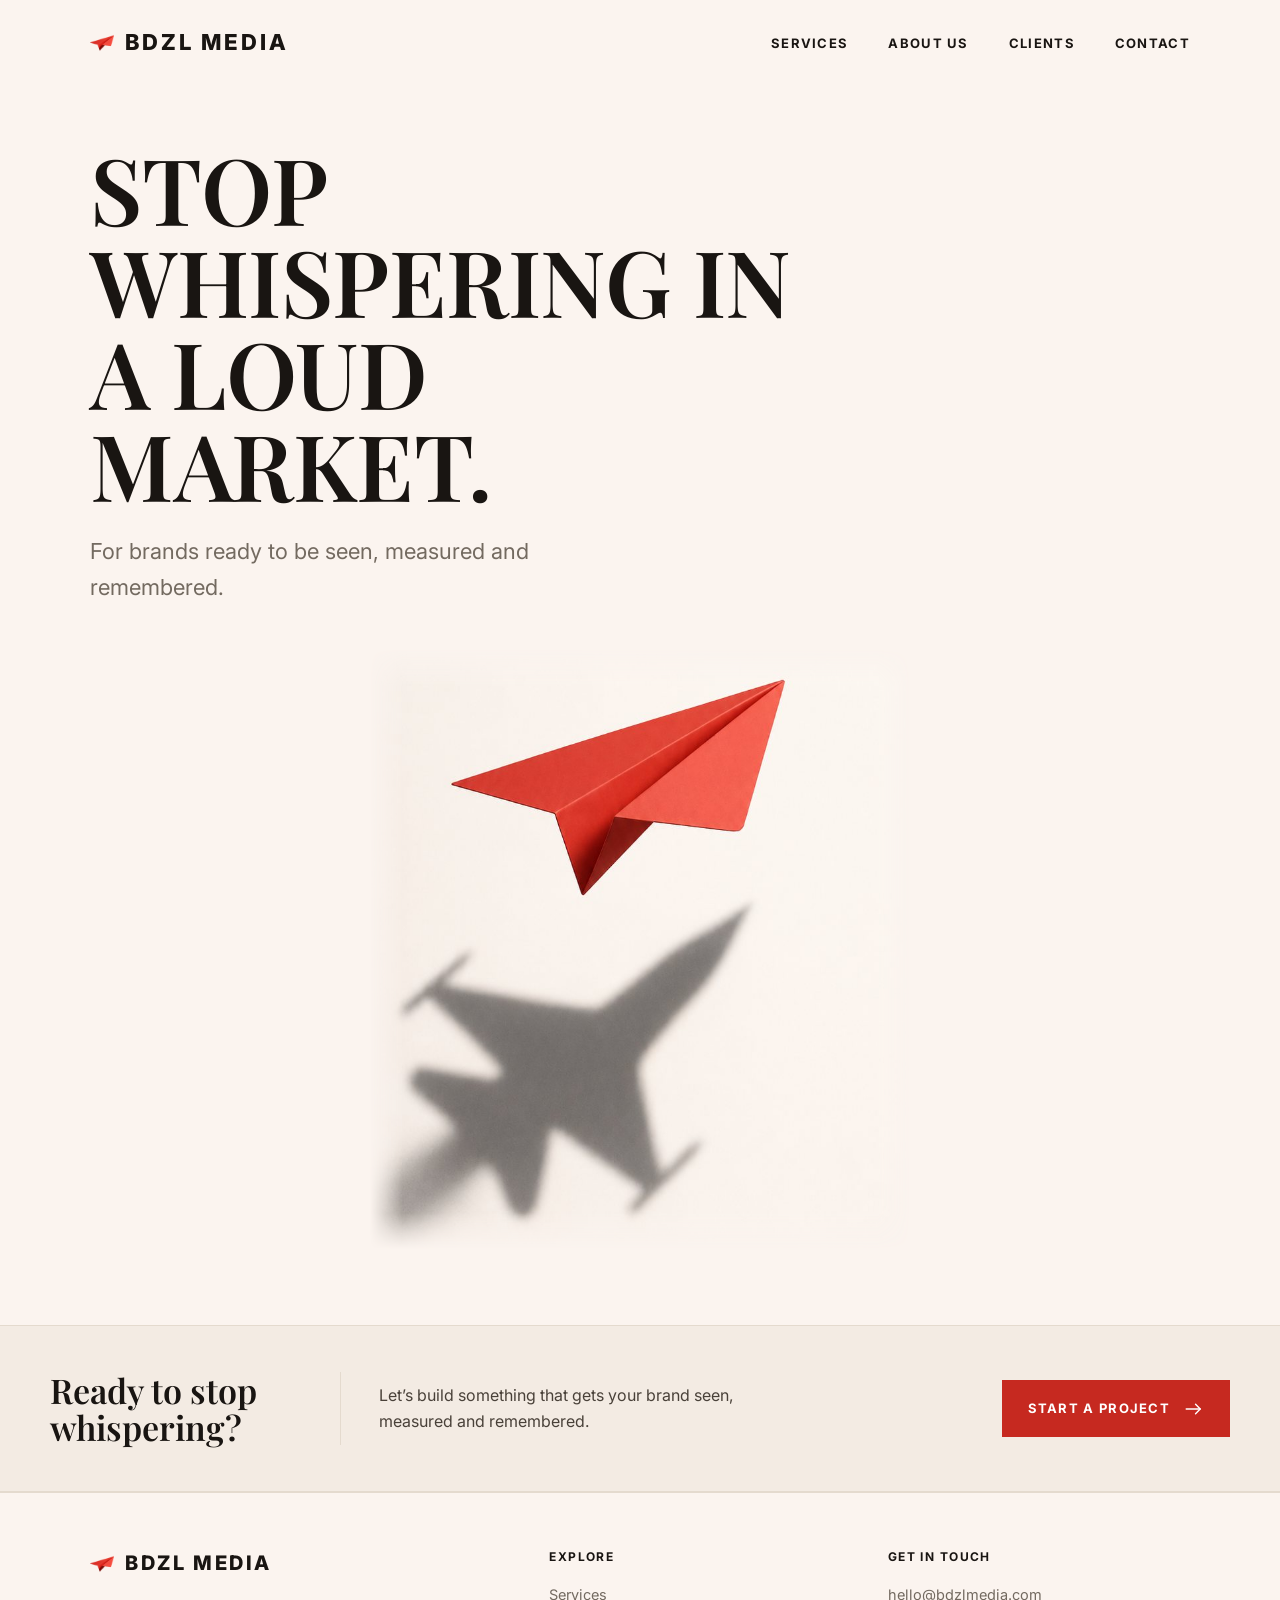
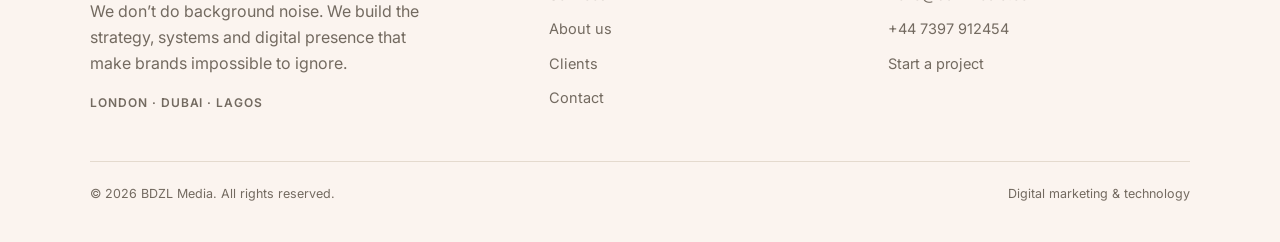
==== index.html @ 6a64bf54 "Add files via upload" ====
<!doctype html>
<html lang="en">
<head>
<meta charset="utf-8">
<meta name="viewport" content="width=device-width, initial-scale=1">
<title>BDZL Media | Stop whispering in a loud market</title>
<meta name="description" content="BDZL Media is a digital marketing and technology company in London, Dubai and Lagos. For brands ready to be seen, measured and remembered.">
<link rel="icon" type="image/png" href="[data-uri]">
<link rel="preconnect" href="https://fonts.googleapis.com">
<link rel="preconnect" href="https://fonts.gstatic.com" crossorigin>
<link href="https://fonts.googleapis.com/css2?family=Inter:wght@400;500;600;700;800&family=Playfair+Display:ital,wght@0,400;0,500;0,600;0,700;1,400;1,500;1,600&display=swap" rel="stylesheet">
<style>
:root{
  --cream:#FBF4EF; --cream-2:#F3EBE3; --line:#E4DACE; --line-2:#EDE3D8;
  --ink:#191512; --body:#494139; --muted:#736a60;
  --red:#C62920; --red-dk:#A41E16;
  --maxw:1180px; --pad:40px;
}
*{box-sizing:border-box}
html{-webkit-text-size-adjust:100%}
body{margin:0;background:var(--cream);color:var(--body);
  font-family:Inter,-apple-system,BlinkMacSystemFont,"Segoe UI",Helvetica,Arial,sans-serif;
  font-size:16px;line-height:1.62;-webkit-font-smoothing:antialiased;text-rendering:optimizeLegibility}
img{max-width:100%;display:block}
a{color:inherit}
h1,h2,h3,h4{margin:0}
.serif{font-family:"Playfair Display",Georgia,"Times New Roman",serif;font-weight:500}
.container{max-width:var(--maxw);margin:0 auto;padding:0 var(--pad)}
.eyebrow{font-weight:700;font-size:12px;line-height:1;letter-spacing:.16em;text-transform:uppercase;color:var(--red);margin:0 0 22px}
.rule{width:48px;height:3px;background:var(--red);border:0;margin:24px 0}
.visually-hidden{position:absolute!important;width:1px;height:1px;padding:0;margin:-1px;overflow:hidden;clip:rect(0 0 0 0);white-space:nowrap;border:0}

/* nav */
header.site{position:sticky;top:0;z-index:60;background:var(--cream)}
.nav-inner{display:flex;align-items:center;justify-content:space-between;height:86px}
.brand{font-weight:800;font-size:22px;letter-spacing:.13em;color:var(--ink);text-decoration:none;display:inline-flex;align-items:center;gap:11px}
.brand img{width:24px;height:24px}
.nav-links{display:flex;align-items:center;gap:40px;list-style:none;margin:0;padding:0}
.nav-links a{font-weight:700;font-size:13px;letter-spacing:.1em;text-transform:uppercase;color:var(--ink);text-decoration:none;padding-bottom:4px;border-bottom:2px solid transparent;transition:color .15s,border-color .15s}
.nav-links a:hover{color:var(--red)}
.nav-links a.active{border-bottom-color:var(--red)}
.nav-toggle{display:none;background:none;border:0;cursor:pointer;width:42px;height:42px;padding:9px;color:var(--ink)}
.nav-toggle span{display:block;height:2px;background:currentColor;margin:5px 0;transition:transform .25s,opacity .25s}
header.site.nav-open .nav-toggle span:nth-child(1){transform:translateY(7px) rotate(45deg)}
header.site.nav-open .nav-toggle span:nth-child(2){opacity:0}
header.site.nav-open .nav-toggle span:nth-child(3){transform:translateY(-7px) rotate(-45deg)}

/* generic hero (services / about / contact) */
.hero{padding:54px 0 64px}
.hero-grid{display:grid;grid-template-columns:1.04fr .96fr;gap:32px;align-items:center}
.page-title{font-size:clamp(40px,6.2vw,68px);line-height:1.02;color:var(--ink);margin:.05em 0 0}
.page-title em{font-style:italic}
.hero-text p{max-width:44ch}
.hero-text p+p{margin-top:18px}
.plane-art{
  -webkit-mask-image:linear-gradient(to right,transparent 0,#000 6%,#000 94%,transparent 100%),linear-gradient(to bottom,transparent 0,#000 6%,#000 94%,transparent 100%);
  mask-image:linear-gradient(to right,transparent 0,#000 6%,#000 94%,transparent 100%),linear-gradient(to bottom,transparent 0,#000 6%,#000 94%,transparent 100%);
  -webkit-mask-composite:source-in;mask-composite:intersect}
.hero-art{justify-self:end;width:100%;max-width:430px}

/* homepage hero */
.home-hero{padding:34px 0 76px}
.home-title{font-weight:600;text-transform:uppercase;font-size:clamp(38px,8.4vw,92px);line-height:1.0;letter-spacing:-.005em;color:var(--ink);margin:22px 0 0;max-width:13ch}
.home-sub{font-size:clamp(16px,2.3vw,22px);color:var(--muted);margin:24px 0 0;max-width:40ch}
.home-art{display:block;margin:44px auto 0;width:100%;max-width:540px}

/* section helpers */
.sec{padding:70px 0}
.sec-top{border-top:1px solid var(--line)}
.lede{color:var(--body);max-width:60ch}
.section-head{font-size:clamp(26px,3.4vw,33px);line-height:1.12;color:var(--ink);margin:0 0 14px}

/* services accordion */
.acc{margin-top:30px;border-top:1px solid var(--line)}
.acc-item{border-bottom:1px solid var(--line)}
.acc-head{width:100%;display:flex;align-items:center;gap:20px;background:none;border:0;cursor:pointer;
  padding:26px 6px;text-align:left;color:var(--ink);font-family:inherit;
  font-weight:800;font-size:15px;letter-spacing:.05em;text-transform:uppercase;line-height:1.25}
.acc-head:hover{color:var(--red)}
.acc-head:hover .ico{color:var(--red)}
.acc-head .ico{color:var(--red);flex:0 0 auto;width:26px;height:26px}
.acc-head .name{flex:1 1 auto}
.acc-head .plus{position:relative;flex:0 0 auto;width:18px;height:18px;margin-left:8px}
.acc-head .plus::before,.acc-head .plus::after{content:"";position:absolute;left:50%;top:50%;background:var(--red);transform:translate(-50%,-50%)}
.acc-head .plus::before{width:15px;height:2px}
.acc-head .plus::after{width:2px;height:15px;transition:transform .3s ease,opacity .3s ease}
.acc-item.open .plus::after{transform:translate(-50%,-50%) scaleY(0);opacity:0}
.acc-panel{display:grid;grid-template-rows:0fr;transition:grid-template-rows .36s ease}
.acc-item.open .acc-panel{grid-template-rows:1fr}
.acc-panel-inner{overflow:hidden}
.acc-body{padding:2px 6px 30px 46px}
.acc-body .desc{max-width:62ch;margin:0 0 18px}
.acc-body ul{list-style:none;margin:0;padding:0;display:grid;grid-template-columns:repeat(2,minmax(0,1fr));gap:6px 32px}
.acc-body li{position:relative;padding-left:18px;font-size:15px;color:var(--body)}
.acc-body li::before{content:"";position:absolute;left:0;top:.62em;width:6px;height:6px;background:var(--red);border-radius:50%}

/* why choose */
.why{display:grid;grid-template-columns:repeat(5,1fr);gap:30px;text-align:center}
.why .ico{color:var(--red);width:34px;height:34px;margin:0 auto 16px}
.why h3{font-weight:800;font-size:13px;letter-spacing:.05em;text-transform:uppercase;color:var(--ink);margin:0 0 9px}
.why p{font-size:14px;color:var(--muted);margin:0;line-height:1.5}
.center{text-align:center}

/* how we work (about) */
.how{display:grid;grid-template-columns:repeat(4,1fr);margin-top:34px}
.how .col{padding:0 30px;border-left:1px solid var(--line)}
.how .col:first-child{border-left:0;padding-left:0}
.how .ico{color:var(--red);width:30px;height:30px;margin-bottom:18px}
.how h3{font-weight:800;font-size:14px;letter-spacing:.04em;text-transform:uppercase;color:var(--ink);margin:0 0 12px;line-height:1.3}
.how p{font-size:14.5px;color:var(--muted);margin:0}
.how .rule{margin:18px 0 0;width:38px;height:2px}

/* location pills */
.pills{display:flex;gap:14px;flex-wrap:wrap;margin-top:30px}
.pill{display:inline-flex;align-items:center;gap:9px;border:1px solid var(--line);padding:13px 18px;font-weight:700;font-size:12px;letter-spacing:.08em;text-transform:uppercase;color:var(--ink)}
.pill .ico{color:var(--red);width:15px;height:15px}

/* experience block */
.exp{display:grid;grid-template-columns:1fr 1fr;gap:50px;align-items:start}
.exp h2{font-weight:700;text-transform:uppercase;font-size:clamp(30px,4.2vw,46px);line-height:1.04;color:var(--ink);margin:0}
.exp .col-r p{margin:0 0 16px;max-width:54ch}
.exp .emph{font-weight:700;color:var(--ink)}

/* team */
.team{display:grid;grid-template-columns:repeat(3,1fr);gap:24px;margin-top:30px}
.team .card{border:1px solid var(--line);padding:28px 26px}
.team h3{font-family:"Playfair Display",Georgia,serif;font-weight:600;font-size:27px;color:var(--ink)}
.team .nm-rule{width:30px;height:2px;background:var(--red);border:0;margin:14px 0}
.team .role{font-weight:700;font-size:12px;letter-spacing:.1em;text-transform:uppercase;color:var(--red);margin:0 0 14px}
.team p{font-size:14.5px;color:var(--muted);margin:0}

/* clients grid */
.clients{margin-top:30px;border:1px solid var(--line);border-top:0}
.clients-row{display:grid}
.clients-row.r1{grid-template-columns:repeat(4,1fr)}
.clients-row.r2{grid-template-columns:repeat(3,1fr)}
.client{padding:34px 14px;text-align:center;border-top:1px solid var(--line);border-left:1px solid var(--line);
  display:flex;flex-direction:column;align-items:center;justify-content:center;gap:5px;min-height:118px}
.client:first-child{border-left:0}
.client .nm{font-family:"Playfair Display",Georgia,serif;font-size:19px;color:var(--ink);letter-spacing:.01em}
.client .nm em{font-style:italic}
.client .sub{font-weight:600;font-size:10px;letter-spacing:.14em;text-transform:uppercase;color:var(--muted);line-height:1.5}

/* buttons */
.btn{display:inline-flex;align-items:center;gap:14px;background:var(--red);color:#fff;text-decoration:none;
  font-weight:700;font-size:13px;letter-spacing:.1em;text-transform:uppercase;padding:18px 26px;border:0;cursor:pointer;
  font-family:inherit;transition:background .15s}
.btn:hover{background:var(--red-dk)}
.btn .ar{width:20px;height:14px;flex:0 0 auto}
.btn[disabled]{opacity:.6;cursor:default}
.btn-outline{background:transparent;color:var(--ink);border:1px solid var(--red)}
.btn-outline:hover{background:var(--red);color:#fff}

/* cta band */
.cta{border-top:1px solid var(--line);border-bottom:1px solid var(--line);background:var(--cream-2)}
.cta-inner{display:grid;grid-template-columns:auto 1px 1fr auto;gap:38px;align-items:center;padding:46px 0}
.cta h2{font-family:"Playfair Display",Georgia,serif;font-weight:600;font-size:clamp(26px,3.3vw,34px);line-height:1.08;color:var(--ink);max-width:12ch}
.cta h2 em{font-style:italic}
.cta .vline{width:1px;background:var(--line);align-self:stretch}
.cta p{margin:0;max-width:36ch;color:var(--body)}

/* contact */
.contact-main{display:grid;grid-template-columns:.84fr 1.16fr;gap:56px;align-items:start}
.info-list{margin-top:8px}
.info-item{display:flex;gap:16px;margin-top:24px}
.info-item .ico{color:var(--red);width:24px;height:24px;flex:0 0 auto;margin-top:2px}
.info-item h4{font-weight:700;font-size:15px;color:var(--ink);margin:0 0 3px}
.info-item p{margin:0;color:var(--body)}
.info-note{margin-top:30px;color:var(--muted);max-width:32ch}
.form-box{border:1px solid var(--line);padding:36px}
.field{margin-bottom:22px}
.row2{display:grid;grid-template-columns:1fr 1fr;gap:24px}
.field label{display:block;font-weight:700;font-size:11px;letter-spacing:.12em;text-transform:uppercase;color:var(--muted);margin:0 0 10px}
.field input,.field select,.field textarea{width:100%;background:transparent;border:1px solid var(--line);
  padding:14px 14px;font-family:inherit;font-size:15px;color:var(--ink);border-radius:0;appearance:none}
.field textarea{min-height:150px;resize:vertical}
.field .select-wrap{position:relative}
.field .select-wrap .chev{position:absolute;right:14px;top:50%;transform:translateY(-50%);width:16px;height:16px;color:var(--muted);pointer-events:none}
.field select{padding-right:40px;color:var(--ink)}
.field select.placeholder{color:var(--muted)}
.field input:focus,.field select:focus,.field textarea:focus{outline:none;border-color:var(--red)}
.form-status{margin:0 0 18px;font-size:14.5px;display:none}
.form-status.show{display:block}
.form-status.ok{color:#1d6b3a}
.form-status.err{color:var(--red)}

/* site footer */
.site-footer{border-top:1px solid var(--line);padding:54px 0 38px}
.foot-grid{display:grid;grid-template-columns:1.4fr 1fr 1fr;gap:36px}
.foot-brand .brand{font-size:20px;color:var(--ink)}
.foot-brand p{margin:16px 0 0;color:var(--muted);max-width:34ch}
.foot-locs{margin-top:16px;font-weight:600;font-size:12px;letter-spacing:.08em;text-transform:uppercase;color:var(--muted)}
.foot-col h5{font-weight:700;font-size:12px;letter-spacing:.12em;text-transform:uppercase;color:var(--ink);margin:0 0 16px}
.foot-col a{display:block;text-decoration:none;color:var(--muted);margin-bottom:11px;font-size:14.5px}
.foot-col a:hover{color:var(--red)}
.foot-bottom{display:flex;justify-content:space-between;align-items:center;gap:16px;flex-wrap:wrap;
  border-top:1px solid var(--line);margin-top:40px;padding-top:22px;font-size:12.5px;color:var(--muted)}

/* focus + motion */
a:focus-visible,button:focus-visible,input:focus-visible,select:focus-visible,textarea:focus-visible{outline:2px solid var(--red);outline-offset:2px}
@media (prefers-reduced-motion:reduce){*{transition:none!important;animation:none!important;scroll-behavior:auto!important}}

/* responsive */
@media (max-width:960px){
  .why{grid-template-columns:repeat(3,1fr);gap:34px 24px}
  .how{grid-template-columns:repeat(2,1fr);gap:34px 0}
  .how .col{border-left:0;padding:0}
  .exp{grid-template-columns:1fr;gap:24px}
  .team{grid-template-columns:1fr}
  .contact-main{grid-template-columns:1fr;gap:36px}
}
@media (max-width:820px){
  :root{--pad:24px}
  .nav-links{position:absolute;top:86px;left:0;right:0;background:var(--cream);border-top:1px solid var(--line);
    border-bottom:1px solid var(--line);flex-direction:column;align-items:flex-start;gap:0;padding:8px 24px;
    display:none}
  header.site.nav-open .nav-links{display:flex}
  .nav-links a{display:block;width:100%;padding:16px 0;border-bottom:1px solid var(--line-2)}
  .nav-links a:last-child{border-bottom:0}
  .nav-links a.active{border-bottom-color:var(--line-2);color:var(--red)}
  .nav-toggle{display:block}
  .hero-grid{grid-template-columns:1fr;gap:8px}
  .hero-art{justify-self:center;max-width:340px;order:-1;margin-bottom:8px}
  .cta-inner{grid-template-columns:1fr;gap:22px;padding:40px 0}
  .cta .vline{display:none}
  .cta h2{max-width:none}
  .foot-grid{grid-template-columns:1fr;gap:30px}
}
@media (max-width:620px){
  .why{grid-template-columns:repeat(2,1fr)}
  .acc-body ul{grid-template-columns:1fr}
  .row2{grid-template-columns:1fr;gap:0}
  .clients-row.r1{grid-template-columns:repeat(2,1fr)}
  .clients-row.r2{grid-template-columns:1fr}
  .client{border-left:0}
  .clients{border-left:0;border-right:0}
}
</style>
</head>
<body>
<header class="site">
<div class="container nav-inner">
<a class="brand" href="index.html"><img src="[data-uri]" alt="">BDZL MEDIA</a>
<button class="nav-toggle" aria-label="Menu" aria-expanded="false" aria-controls="navlinks"><span></span><span></span><span></span></button>
<nav><ul class="nav-links" id="navlinks"><li><a href="services.html">SERVICES</a></li><li><a href="about.html">ABOUT US</a></li><li><a href="about.html#clients">CLIENTS</a></li><li><a href="contact.html">CONTACT</a></li></ul></nav>
</div>
</header>
<main>
<section class="home-hero"><div class="container"><h1 class="home-title serif">Stop whispering in a loud market.</h1><p class="home-sub">For brands ready to be seen, measured and remembered.</p><img class="home-art plane-art" src="[data-uri]" alt="A red paper plane casting the shadow of a fighter jet."></div></section>
<section class="cta"><div class="container cta-inner"><h2 class="serif">Ready to stop whispering?</h2><div class="vline"></div><p>Let’s build something that gets your brand seen, measured and remembered.</p><a class="btn" href="contact.html"><span>Start a project</span><svg class="ar" viewBox="0 0 24 18" fill="none" stroke="currentColor" stroke-width="1.8" stroke-linecap="round" stroke-linejoin="round"><path d="M2 9h18"/><path d="m14 3 6 6-6 6"/></svg></a></div></section>
</main>
<footer class="site-footer"><div class="container"><div class="foot-grid"><div class="foot-brand"><a class="brand" href="index.html"><img src="[data-uri]" alt="">BDZL MEDIA</a><p>We don’t do background noise. We build the strategy, systems and digital presence that make brands impossible to ignore.</p><div class="foot-locs">London · Dubai · Lagos</div></div><div class="foot-col"><h5>Explore</h5><a href="services.html">Services</a><a href="about.html">About us</a><a href="about.html#clients">Clients</a><a href="contact.html">Contact</a></div><div class="foot-col"><h5>Get in touch</h5><a href="mailto:hello@bdzlmedia.com">hello@bdzlmedia.com</a><a href="tel:+447397912454">+44 7397 912454</a><a href="contact.html">Start a project</a></div></div><div class="foot-bottom"><span>© 2026 BDZL Media. All rights reserved.</span><span>Digital marketing &amp; technology</span></div></div></footer>
<script>var tg=document.querySelector(".nav-toggle");if(tg){tg.addEventListener("click",function(){var h=document.querySelector("header.site");var o=h.classList.toggle("nav-open");tg.setAttribute("aria-expanded",o?"true":"false");});}</script>
</body>
</html>
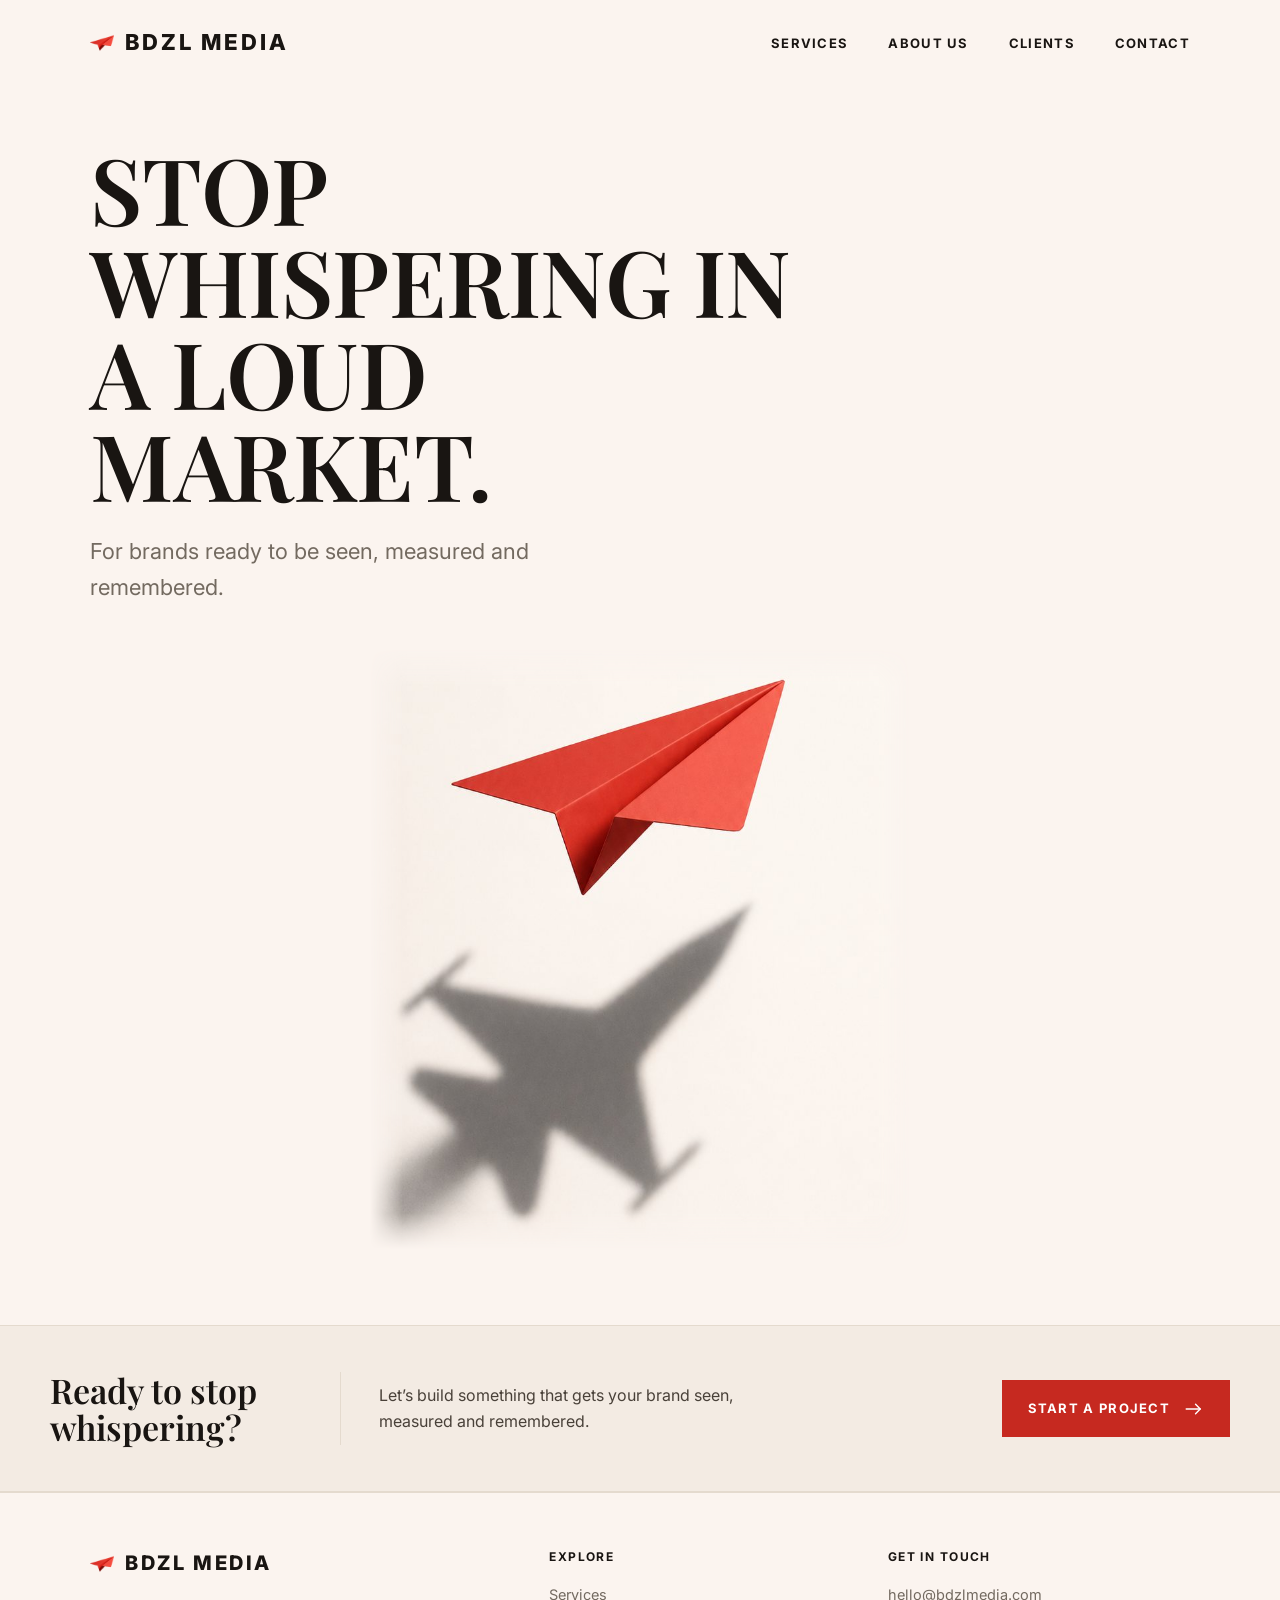
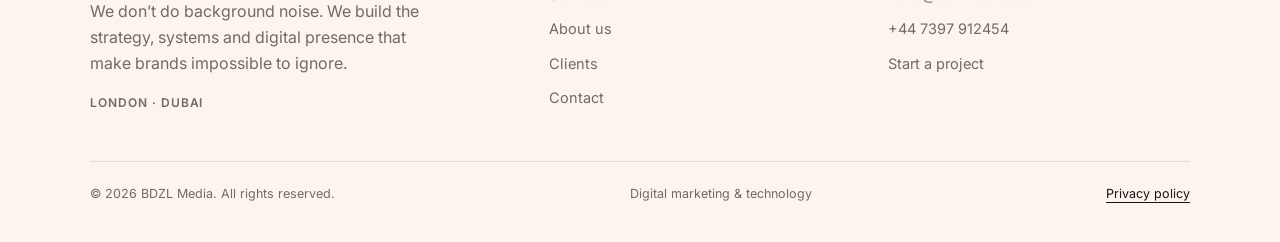
==== commit ed9a6dab: "Add files via upload" ====
--- a/index.html
+++ b/index.html
@@ -4,7 +4,7 @@
 <meta charset="utf-8">
 <meta name="viewport" content="width=device-width, initial-scale=1">
 <title>BDZL Media | Stop whispering in a loud market</title>
-<meta name="description" content="BDZL Media is a digital marketing and technology company in London, Dubai and Lagos. For brands ready to be seen, measured and remembered.">
+<meta name="description" content="BDZL Media is a digital marketing and technology company in London and Dubai. For brands ready to be seen, measured and remembered.">
 <link rel="icon" type="image/png" href="[data-uri]">
 <link rel="preconnect" href="https://fonts.googleapis.com">
 <link rel="preconnect" href="https://fonts.gstatic.com" crossorigin>
@@ -196,6 +196,9 @@
 .foot-bottom{display:flex;justify-content:space-between;align-items:center;gap:16px;flex-wrap:wrap;
   border-top:1px solid var(--line);margin-top:40px;padding-top:22px;font-size:12.5px;color:var(--muted)}
 
+.foot-bottom a{color:var(--ink);text-underline-offset:4px}
+.foot-bottom a:hover{color:var(--red)}
+
 /* focus + motion */
 a:focus-visible,button:focus-visible,input:focus-visible,select:focus-visible,textarea:focus-visible{outline:2px solid var(--red);outline-offset:2px}
 @media (prefers-reduced-motion:reduce){*{transition:none!important;animation:none!important;scroll-behavior:auto!important}}
@@ -249,7 +252,7 @@
 <section class="home-hero"><div class="container"><h1 class="home-title serif">Stop whispering in a loud market.</h1><p class="home-sub">For brands ready to be seen, measured and remembered.</p><img class="home-art plane-art" src="[data-uri]" alt="A red paper plane casting the shadow of a fighter jet."></div></section>
 <section class="cta"><div class="container cta-inner"><h2 class="serif">Ready to stop whispering?</h2><div class="vline"></div><p>Let’s build something that gets your brand seen, measured and remembered.</p><a class="btn" href="contact.html"><span>Start a project</span><svg class="ar" viewBox="0 0 24 18" fill="none" stroke="currentColor" stroke-width="1.8" stroke-linecap="round" stroke-linejoin="round"><path d="M2 9h18"/><path d="m14 3 6 6-6 6"/></svg></a></div></section>
 </main>
-<footer class="site-footer"><div class="container"><div class="foot-grid"><div class="foot-brand"><a class="brand" href="index.html"><img src="[data-uri]" alt="">BDZL MEDIA</a><p>We don’t do background noise. We build the strategy, systems and digital presence that make brands impossible to ignore.</p><div class="foot-locs">London · Dubai · Lagos</div></div><div class="foot-col"><h5>Explore</h5><a href="services.html">Services</a><a href="about.html">About us</a><a href="about.html#clients">Clients</a><a href="contact.html">Contact</a></div><div class="foot-col"><h5>Get in touch</h5><a href="mailto:hello@bdzlmedia.com">hello@bdzlmedia.com</a><a href="tel:+447397912454">+44 7397 912454</a><a href="contact.html">Start a project</a></div></div><div class="foot-bottom"><span>© 2026 BDZL Media. All rights reserved.</span><span>Digital marketing &amp; technology</span></div></div></footer>
+<footer class="site-footer"><div class="container"><div class="foot-grid"><div class="foot-brand"><a class="brand" href="index.html"><img src="[data-uri]" alt="">BDZL MEDIA</a><p>We don’t do background noise. We build the strategy, systems and digital presence that make brands impossible to ignore.</p><div class="foot-locs">London · Dubai</div></div><div class="foot-col"><h5>Explore</h5><a href="services.html">Services</a><a href="about.html">About us</a><a href="about.html#clients">Clients</a><a href="contact.html">Contact</a></div><div class="foot-col"><h5>Get in touch</h5><a href="mailto:hello@bdzlmedia.com">hello@bdzlmedia.com</a><a href="tel:+447397912454">+44 7397 912454</a><a href="contact.html">Start a project</a></div></div><div class="foot-bottom"><span>© 2026 BDZL Media. All rights reserved.</span><span>Digital marketing &amp; technology</span><a href="privacy-policy.html">Privacy policy</a></div></div></footer>
 <script>var tg=document.querySelector(".nav-toggle");if(tg){tg.addEventListener("click",function(){var h=document.querySelector("header.site");var o=h.classList.toggle("nav-open");tg.setAttribute("aria-expanded",o?"true":"false");});}</script>
 </body>
 </html>
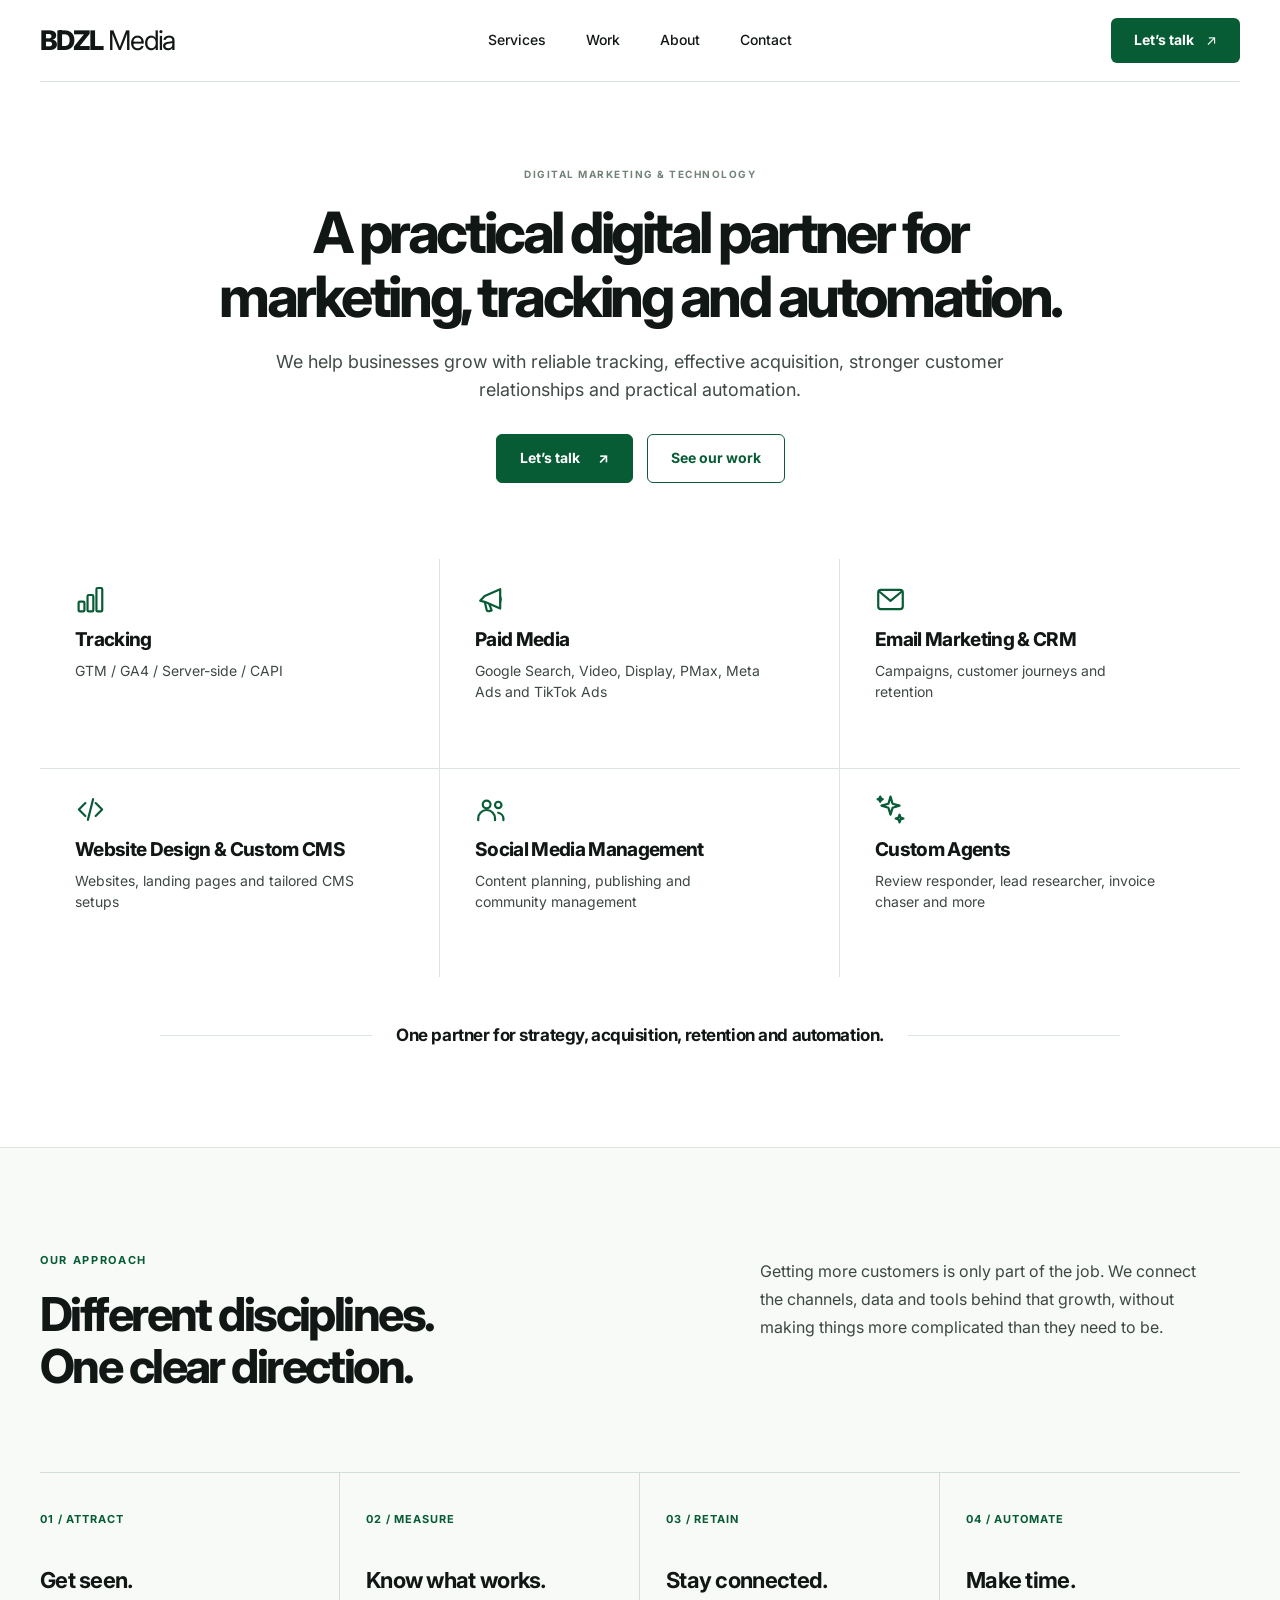
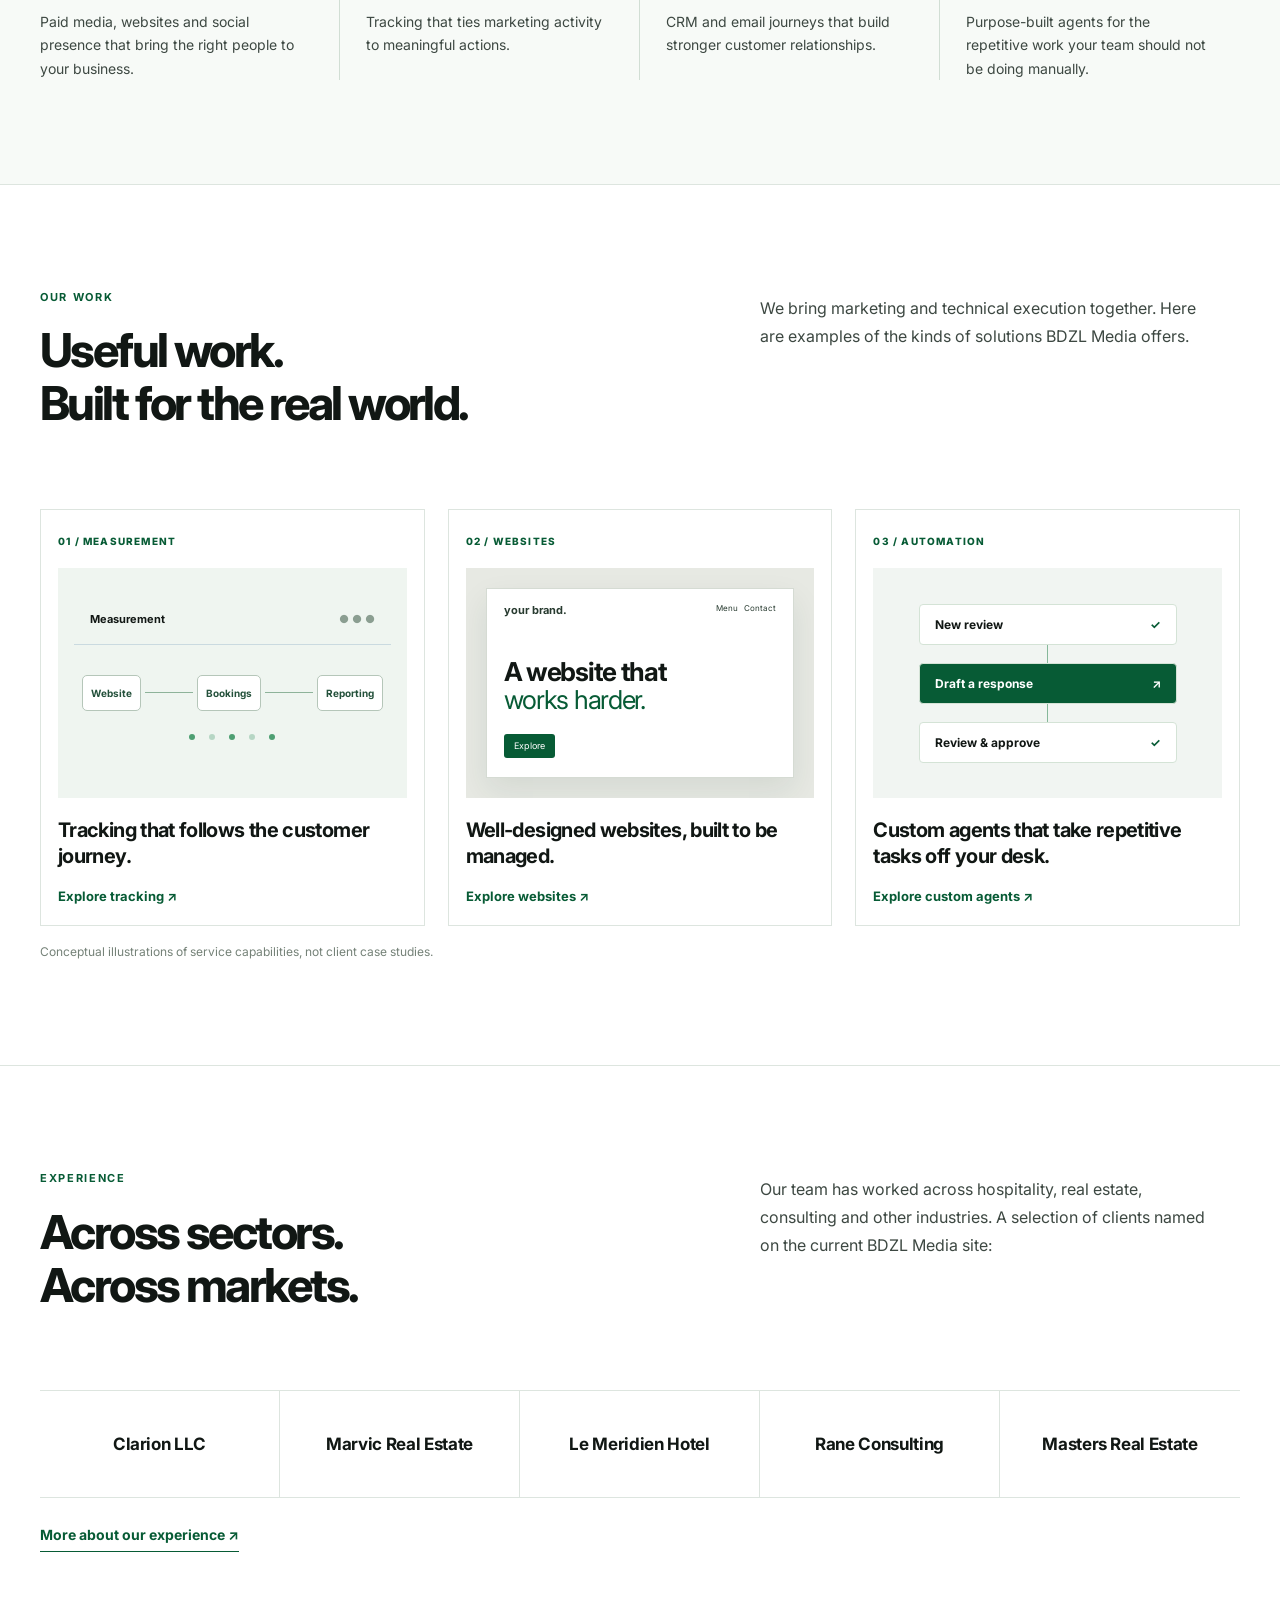
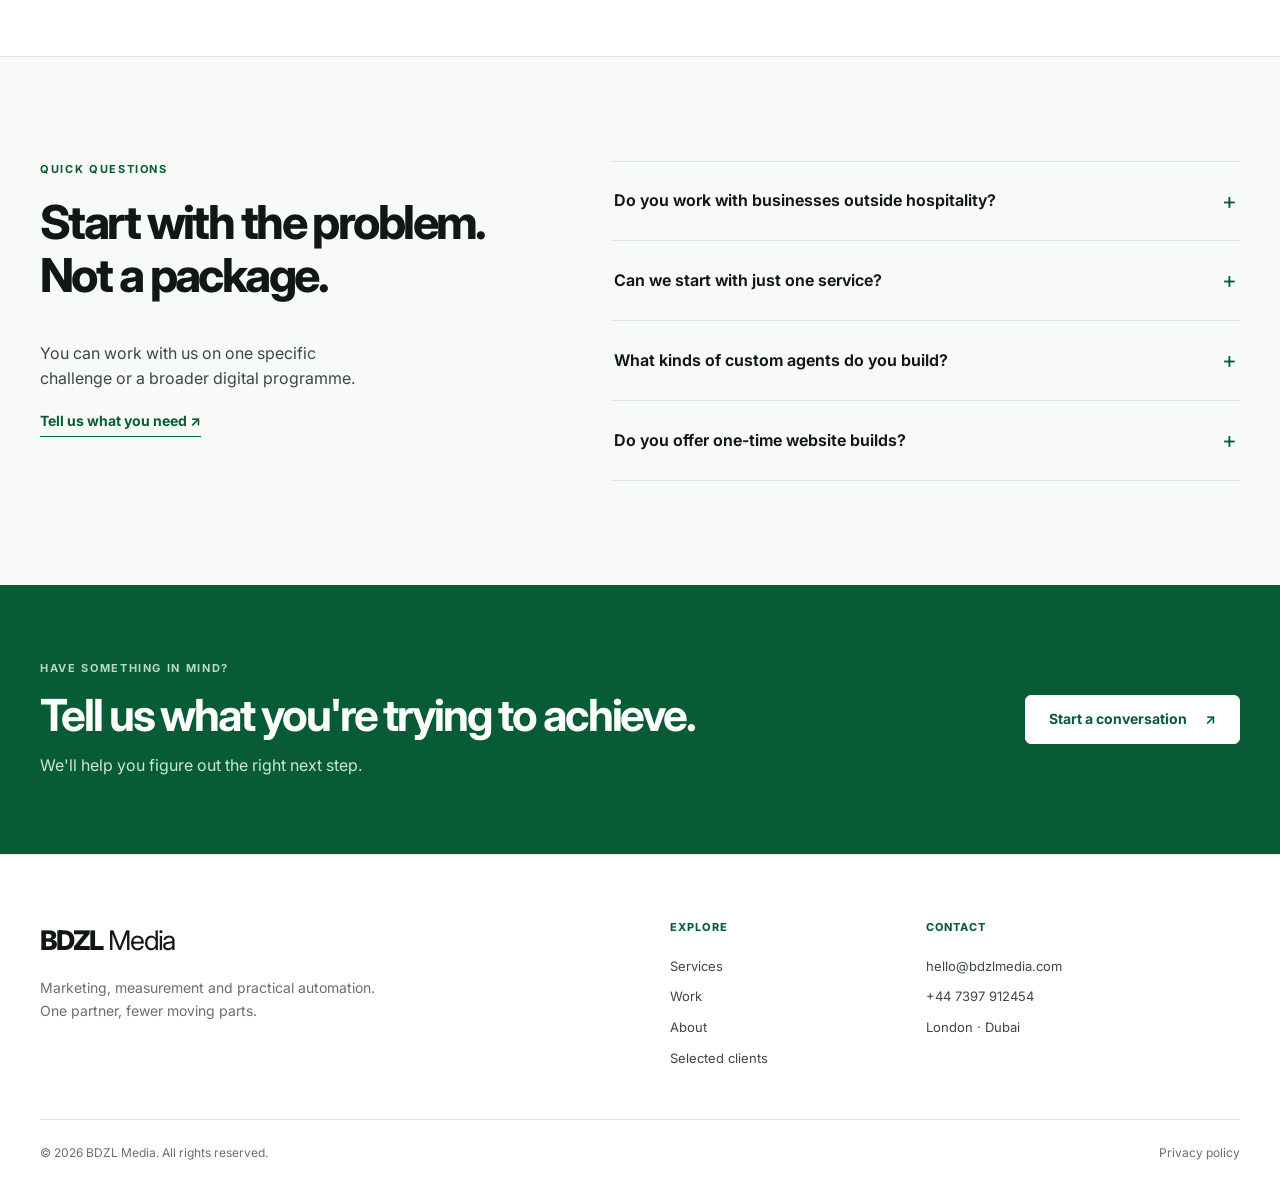
==== commit f7d6ec06: "Add files via upload" ====
--- a/index.html
+++ b/index.html
@@ -1,258 +1,7 @@
-<!doctype html>
-<html lang="en">
-<head>
-<meta charset="utf-8">
-<meta name="viewport" content="width=device-width, initial-scale=1">
-<title>BDZL Media | Stop whispering in a loud market</title>
-<meta name="description" content="BDZL Media is a digital marketing and technology company in London and Dubai. For brands ready to be seen, measured and remembered.">
-<link rel="icon" type="image/png" href="[data-uri]">
-<link rel="preconnect" href="https://fonts.googleapis.com">
-<link rel="preconnect" href="https://fonts.gstatic.com" crossorigin>
-<link href="https://fonts.googleapis.com/css2?family=Inter:wght@400;500;600;700;800&family=Playfair+Display:ital,wght@0,400;0,500;0,600;0,700;1,400;1,500;1,600&display=swap" rel="stylesheet">
-<style>
-:root{
-  --cream:#FBF4EF; --cream-2:#F3EBE3; --line:#E4DACE; --line-2:#EDE3D8;
-  --ink:#191512; --body:#494139; --muted:#736a60;
-  --red:#C62920; --red-dk:#A41E16;
-  --maxw:1180px; --pad:40px;
-}
-*{box-sizing:border-box}
-html{-webkit-text-size-adjust:100%}
-body{margin:0;background:var(--cream);color:var(--body);
-  font-family:Inter,-apple-system,BlinkMacSystemFont,"Segoe UI",Helvetica,Arial,sans-serif;
-  font-size:16px;line-height:1.62;-webkit-font-smoothing:antialiased;text-rendering:optimizeLegibility}
-img{max-width:100%;display:block}
-a{color:inherit}
-h1,h2,h3,h4{margin:0}
-.serif{font-family:"Playfair Display",Georgia,"Times New Roman",serif;font-weight:500}
-.container{max-width:var(--maxw);margin:0 auto;padding:0 var(--pad)}
-.eyebrow{font-weight:700;font-size:12px;line-height:1;letter-spacing:.16em;text-transform:uppercase;color:var(--red);margin:0 0 22px}
-.rule{width:48px;height:3px;background:var(--red);border:0;margin:24px 0}
-.visually-hidden{position:absolute!important;width:1px;height:1px;padding:0;margin:-1px;overflow:hidden;clip:rect(0 0 0 0);white-space:nowrap;border:0}
-
-/* nav */
-header.site{position:sticky;top:0;z-index:60;background:var(--cream)}
-.nav-inner{display:flex;align-items:center;justify-content:space-between;height:86px}
-.brand{font-weight:800;font-size:22px;letter-spacing:.13em;color:var(--ink);text-decoration:none;display:inline-flex;align-items:center;gap:11px}
-.brand img{width:24px;height:24px}
-.nav-links{display:flex;align-items:center;gap:40px;list-style:none;margin:0;padding:0}
-.nav-links a{font-weight:700;font-size:13px;letter-spacing:.1em;text-transform:uppercase;color:var(--ink);text-decoration:none;padding-bottom:4px;border-bottom:2px solid transparent;transition:color .15s,border-color .15s}
-.nav-links a:hover{color:var(--red)}
-.nav-links a.active{border-bottom-color:var(--red)}
-.nav-toggle{display:none;background:none;border:0;cursor:pointer;width:42px;height:42px;padding:9px;color:var(--ink)}
-.nav-toggle span{display:block;height:2px;background:currentColor;margin:5px 0;transition:transform .25s,opacity .25s}
-header.site.nav-open .nav-toggle span:nth-child(1){transform:translateY(7px) rotate(45deg)}
-header.site.nav-open .nav-toggle span:nth-child(2){opacity:0}
-header.site.nav-open .nav-toggle span:nth-child(3){transform:translateY(-7px) rotate(-45deg)}
-
-/* generic hero (services / about / contact) */
-.hero{padding:54px 0 64px}
-.hero-grid{display:grid;grid-template-columns:1.04fr .96fr;gap:32px;align-items:center}
-.page-title{font-size:clamp(40px,6.2vw,68px);line-height:1.02;color:var(--ink);margin:.05em 0 0}
-.page-title em{font-style:italic}
-.hero-text p{max-width:44ch}
-.hero-text p+p{margin-top:18px}
-.plane-art{
-  -webkit-mask-image:linear-gradient(to right,transparent 0,#000 6%,#000 94%,transparent 100%),linear-gradient(to bottom,transparent 0,#000 6%,#000 94%,transparent 100%);
-  mask-image:linear-gradient(to right,transparent 0,#000 6%,#000 94%,transparent 100%),linear-gradient(to bottom,transparent 0,#000 6%,#000 94%,transparent 100%);
-  -webkit-mask-composite:source-in;mask-composite:intersect}
-.hero-art{justify-self:end;width:100%;max-width:430px}
-
-/* homepage hero */
-.home-hero{padding:34px 0 76px}
-.home-title{font-weight:600;text-transform:uppercase;font-size:clamp(38px,8.4vw,92px);line-height:1.0;letter-spacing:-.005em;color:var(--ink);margin:22px 0 0;max-width:13ch}
-.home-sub{font-size:clamp(16px,2.3vw,22px);color:var(--muted);margin:24px 0 0;max-width:40ch}
-.home-art{display:block;margin:44px auto 0;width:100%;max-width:540px}
-
-/* section helpers */
-.sec{padding:70px 0}
-.sec-top{border-top:1px solid var(--line)}
-.lede{color:var(--body);max-width:60ch}
-.section-head{font-size:clamp(26px,3.4vw,33px);line-height:1.12;color:var(--ink);margin:0 0 14px}
-
-/* services accordion */
-.acc{margin-top:30px;border-top:1px solid var(--line)}
-.acc-item{border-bottom:1px solid var(--line)}
-.acc-head{width:100%;display:flex;align-items:center;gap:20px;background:none;border:0;cursor:pointer;
-  padding:26px 6px;text-align:left;color:var(--ink);font-family:inherit;
-  font-weight:800;font-size:15px;letter-spacing:.05em;text-transform:uppercase;line-height:1.25}
-.acc-head:hover{color:var(--red)}
-.acc-head:hover .ico{color:var(--red)}
-.acc-head .ico{color:var(--red);flex:0 0 auto;width:26px;height:26px}
-.acc-head .name{flex:1 1 auto}
-.acc-head .plus{position:relative;flex:0 0 auto;width:18px;height:18px;margin-left:8px}
-.acc-head .plus::before,.acc-head .plus::after{content:"";position:absolute;left:50%;top:50%;background:var(--red);transform:translate(-50%,-50%)}
-.acc-head .plus::before{width:15px;height:2px}
-.acc-head .plus::after{width:2px;height:15px;transition:transform .3s ease,opacity .3s ease}
-.acc-item.open .plus::after{transform:translate(-50%,-50%) scaleY(0);opacity:0}
-.acc-panel{display:grid;grid-template-rows:0fr;transition:grid-template-rows .36s ease}
-.acc-item.open .acc-panel{grid-template-rows:1fr}
-.acc-panel-inner{overflow:hidden}
-.acc-body{padding:2px 6px 30px 46px}
-.acc-body .desc{max-width:62ch;margin:0 0 18px}
-.acc-body ul{list-style:none;margin:0;padding:0;display:grid;grid-template-columns:repeat(2,minmax(0,1fr));gap:6px 32px}
-.acc-body li{position:relative;padding-left:18px;font-size:15px;color:var(--body)}
-.acc-body li::before{content:"";position:absolute;left:0;top:.62em;width:6px;height:6px;background:var(--red);border-radius:50%}
-
-/* why choose */
-.why{display:grid;grid-template-columns:repeat(5,1fr);gap:30px;text-align:center}
-.why .ico{color:var(--red);width:34px;height:34px;margin:0 auto 16px}
-.why h3{font-weight:800;font-size:13px;letter-spacing:.05em;text-transform:uppercase;color:var(--ink);margin:0 0 9px}
-.why p{font-size:14px;color:var(--muted);margin:0;line-height:1.5}
-.center{text-align:center}
-
-/* how we work (about) */
-.how{display:grid;grid-template-columns:repeat(4,1fr);margin-top:34px}
-.how .col{padding:0 30px;border-left:1px solid var(--line)}
-.how .col:first-child{border-left:0;padding-left:0}
-.how .ico{color:var(--red);width:30px;height:30px;margin-bottom:18px}
-.how h3{font-weight:800;font-size:14px;letter-spacing:.04em;text-transform:uppercase;color:var(--ink);margin:0 0 12px;line-height:1.3}
-.how p{font-size:14.5px;color:var(--muted);margin:0}
-.how .rule{margin:18px 0 0;width:38px;height:2px}
-
-/* location pills */
-.pills{display:flex;gap:14px;flex-wrap:wrap;margin-top:30px}
-.pill{display:inline-flex;align-items:center;gap:9px;border:1px solid var(--line);padding:13px 18px;font-weight:700;font-size:12px;letter-spacing:.08em;text-transform:uppercase;color:var(--ink)}
-.pill .ico{color:var(--red);width:15px;height:15px}
-
-/* experience block */
-.exp{display:grid;grid-template-columns:1fr 1fr;gap:50px;align-items:start}
-.exp h2{font-weight:700;text-transform:uppercase;font-size:clamp(30px,4.2vw,46px);line-height:1.04;color:var(--ink);margin:0}
-.exp .col-r p{margin:0 0 16px;max-width:54ch}
-.exp .emph{font-weight:700;color:var(--ink)}
-
-/* team */
-.team{display:grid;grid-template-columns:repeat(3,1fr);gap:24px;margin-top:30px}
-.team .card{border:1px solid var(--line);padding:28px 26px}
-.team h3{font-family:"Playfair Display",Georgia,serif;font-weight:600;font-size:27px;color:var(--ink)}
-.team .nm-rule{width:30px;height:2px;background:var(--red);border:0;margin:14px 0}
-.team .role{font-weight:700;font-size:12px;letter-spacing:.1em;text-transform:uppercase;color:var(--red);margin:0 0 14px}
-.team p{font-size:14.5px;color:var(--muted);margin:0}
-
-/* clients grid */
-.clients{margin-top:30px;border:1px solid var(--line);border-top:0}
-.clients-row{display:grid}
-.clients-row.r1{grid-template-columns:repeat(4,1fr)}
-.clients-row.r2{grid-template-columns:repeat(3,1fr)}
-.client{padding:34px 14px;text-align:center;border-top:1px solid var(--line);border-left:1px solid var(--line);
-  display:flex;flex-direction:column;align-items:center;justify-content:center;gap:5px;min-height:118px}
-.client:first-child{border-left:0}
-.client .nm{font-family:"Playfair Display",Georgia,serif;font-size:19px;color:var(--ink);letter-spacing:.01em}
-.client .nm em{font-style:italic}
-.client .sub{font-weight:600;font-size:10px;letter-spacing:.14em;text-transform:uppercase;color:var(--muted);line-height:1.5}
-
-/* buttons */
-.btn{display:inline-flex;align-items:center;gap:14px;background:var(--red);color:#fff;text-decoration:none;
-  font-weight:700;font-size:13px;letter-spacing:.1em;text-transform:uppercase;padding:18px 26px;border:0;cursor:pointer;
-  font-family:inherit;transition:background .15s}
-.btn:hover{background:var(--red-dk)}
-.btn .ar{width:20px;height:14px;flex:0 0 auto}
-.btn[disabled]{opacity:.6;cursor:default}
-.btn-outline{background:transparent;color:var(--ink);border:1px solid var(--red)}
-.btn-outline:hover{background:var(--red);color:#fff}
-
-/* cta band */
-.cta{border-top:1px solid var(--line);border-bottom:1px solid var(--line);background:var(--cream-2)}
-.cta-inner{display:grid;grid-template-columns:auto 1px 1fr auto;gap:38px;align-items:center;padding:46px 0}
-.cta h2{font-family:"Playfair Display",Georgia,serif;font-weight:600;font-size:clamp(26px,3.3vw,34px);line-height:1.08;color:var(--ink);max-width:12ch}
-.cta h2 em{font-style:italic}
-.cta .vline{width:1px;background:var(--line);align-self:stretch}
-.cta p{margin:0;max-width:36ch;color:var(--body)}
-
-/* contact */
-.contact-main{display:grid;grid-template-columns:.84fr 1.16fr;gap:56px;align-items:start}
-.info-list{margin-top:8px}
-.info-item{display:flex;gap:16px;margin-top:24px}
-.info-item .ico{color:var(--red);width:24px;height:24px;flex:0 0 auto;margin-top:2px}
-.info-item h4{font-weight:700;font-size:15px;color:var(--ink);margin:0 0 3px}
-.info-item p{margin:0;color:var(--body)}
-.info-note{margin-top:30px;color:var(--muted);max-width:32ch}
-.form-box{border:1px solid var(--line);padding:36px}
-.field{margin-bottom:22px}
-.row2{display:grid;grid-template-columns:1fr 1fr;gap:24px}
-.field label{display:block;font-weight:700;font-size:11px;letter-spacing:.12em;text-transform:uppercase;color:var(--muted);margin:0 0 10px}
-.field input,.field select,.field textarea{width:100%;background:transparent;border:1px solid var(--line);
-  padding:14px 14px;font-family:inherit;font-size:15px;color:var(--ink);border-radius:0;appearance:none}
-.field textarea{min-height:150px;resize:vertical}
-.field .select-wrap{position:relative}
-.field .select-wrap .chev{position:absolute;right:14px;top:50%;transform:translateY(-50%);width:16px;height:16px;color:var(--muted);pointer-events:none}
-.field select{padding-right:40px;color:var(--ink)}
-.field select.placeholder{color:var(--muted)}
-.field input:focus,.field select:focus,.field textarea:focus{outline:none;border-color:var(--red)}
-.form-status{margin:0 0 18px;font-size:14.5px;display:none}
-.form-status.show{display:block}
-.form-status.ok{color:#1d6b3a}
-.form-status.err{color:var(--red)}
-
-/* site footer */
-.site-footer{border-top:1px solid var(--line);padding:54px 0 38px}
-.foot-grid{display:grid;grid-template-columns:1.4fr 1fr 1fr;gap:36px}
-.foot-brand .brand{font-size:20px;color:var(--ink)}
-.foot-brand p{margin:16px 0 0;color:var(--muted);max-width:34ch}
-.foot-locs{margin-top:16px;font-weight:600;font-size:12px;letter-spacing:.08em;text-transform:uppercase;color:var(--muted)}
-.foot-col h5{font-weight:700;font-size:12px;letter-spacing:.12em;text-transform:uppercase;color:var(--ink);margin:0 0 16px}
-.foot-col a{display:block;text-decoration:none;color:var(--muted);margin-bottom:11px;font-size:14.5px}
-.foot-col a:hover{color:var(--red)}
-.foot-bottom{display:flex;justify-content:space-between;align-items:center;gap:16px;flex-wrap:wrap;
-  border-top:1px solid var(--line);margin-top:40px;padding-top:22px;font-size:12.5px;color:var(--muted)}
-
-.foot-bottom a{color:var(--ink);text-underline-offset:4px}
-.foot-bottom a:hover{color:var(--red)}
-
-/* focus + motion */
-a:focus-visible,button:focus-visible,input:focus-visible,select:focus-visible,textarea:focus-visible{outline:2px solid var(--red);outline-offset:2px}
-@media (prefers-reduced-motion:reduce){*{transition:none!important;animation:none!important;scroll-behavior:auto!important}}
-
-/* responsive */
-@media (max-width:960px){
-  .why{grid-template-columns:repeat(3,1fr);gap:34px 24px}
-  .how{grid-template-columns:repeat(2,1fr);gap:34px 0}
-  .how .col{border-left:0;padding:0}
-  .exp{grid-template-columns:1fr;gap:24px}
-  .team{grid-template-columns:1fr}
-  .contact-main{grid-template-columns:1fr;gap:36px}
-}
-@media (max-width:820px){
-  :root{--pad:24px}
-  .nav-links{position:absolute;top:86px;left:0;right:0;background:var(--cream);border-top:1px solid var(--line);
-    border-bottom:1px solid var(--line);flex-direction:column;align-items:flex-start;gap:0;padding:8px 24px;
-    display:none}
-  header.site.nav-open .nav-links{display:flex}
-  .nav-links a{display:block;width:100%;padding:16px 0;border-bottom:1px solid var(--line-2)}
-  .nav-links a:last-child{border-bottom:0}
-  .nav-links a.active{border-bottom-color:var(--line-2);color:var(--red)}
-  .nav-toggle{display:block}
-  .hero-grid{grid-template-columns:1fr;gap:8px}
-  .hero-art{justify-self:center;max-width:340px;order:-1;margin-bottom:8px}
-  .cta-inner{grid-template-columns:1fr;gap:22px;padding:40px 0}
-  .cta .vline{display:none}
-  .cta h2{max-width:none}
-  .foot-grid{grid-template-columns:1fr;gap:30px}
-}
-@media (max-width:620px){
-  .why{grid-template-columns:repeat(2,1fr)}
-  .acc-body ul{grid-template-columns:1fr}
-  .row2{grid-template-columns:1fr;gap:0}
-  .clients-row.r1{grid-template-columns:repeat(2,1fr)}
-  .clients-row.r2{grid-template-columns:1fr}
-  .client{border-left:0}
-  .clients{border-left:0;border-right:0}
-}
-</style>
-</head>
-<body>
-<header class="site">
-<div class="container nav-inner">
-<a class="brand" href="index.html"><img src="[data-uri]" alt="">BDZL MEDIA</a>
-<button class="nav-toggle" aria-label="Menu" aria-expanded="false" aria-controls="navlinks"><span></span><span></span><span></span></button>
-<nav><ul class="nav-links" id="navlinks"><li><a href="services.html">SERVICES</a></li><li><a href="about.html">ABOUT US</a></li><li><a href="about.html#clients">CLIENTS</a></li><li><a href="contact.html">CONTACT</a></li></ul></nav>
-</div>
-</header>
-<main>
-<section class="home-hero"><div class="container"><h1 class="home-title serif">Stop whispering in a loud market.</h1><p class="home-sub">For brands ready to be seen, measured and remembered.</p><img class="home-art plane-art" src="[data-uri]" alt="A red paper plane casting the shadow of a fighter jet."></div></section>
-<section class="cta"><div class="container cta-inner"><h2 class="serif">Ready to stop whispering?</h2><div class="vline"></div><p>Let’s build something that gets your brand seen, measured and remembered.</p><a class="btn" href="contact.html"><span>Start a project</span><svg class="ar" viewBox="0 0 24 18" fill="none" stroke="currentColor" stroke-width="1.8" stroke-linecap="round" stroke-linejoin="round"><path d="M2 9h18"/><path d="m14 3 6 6-6 6"/></svg></a></div></section>
-</main>
-<footer class="site-footer"><div class="container"><div class="foot-grid"><div class="foot-brand"><a class="brand" href="index.html"><img src="[data-uri]" alt="">BDZL MEDIA</a><p>We don’t do background noise. We build the strategy, systems and digital presence that make brands impossible to ignore.</p><div class="foot-locs">London · Dubai</div></div><div class="foot-col"><h5>Explore</h5><a href="services.html">Services</a><a href="about.html">About us</a><a href="about.html#clients">Clients</a><a href="contact.html">Contact</a></div><div class="foot-col"><h5>Get in touch</h5><a href="mailto:hello@bdzlmedia.com">hello@bdzlmedia.com</a><a href="tel:+447397912454">+44 7397 912454</a><a href="contact.html">Start a project</a></div></div><div class="foot-bottom"><span>© 2026 BDZL Media. All rights reserved.</span><span>Digital marketing &amp; technology</span><a href="privacy-policy.html">Privacy policy</a></div></div></footer>
-<script>var tg=document.querySelector(".nav-toggle");if(tg){tg.addEventListener("click",function(){var h=document.querySelector("header.site");var o=h.classList.toggle("nav-open");tg.setAttribute("aria-expanded",o?"true":"false");});}</script>
-</body>
-</html>+<!doctype html><html lang="en"><head><meta charset="utf-8"><meta name="viewport" content="width=device-width, initial-scale=1"><meta name="theme-color" content="#ffffff"><title>BDZL Media | Marketing, Tracking &amp; Automation</title><meta name="description" content="Digital marketing, measurement, websites, CRM and practical automation from BDZL Media."><link rel="icon" href="favicon.png" type="image/png"><link rel="preconnect" href="https://fonts.googleapis.com"><link rel="preconnect" href="https://fonts.gstatic.com" crossorigin><link href="https://fonts.googleapis.com/css2?family=Inter:wght@400;500;600;700;800&display=swap" rel="stylesheet"><link rel="stylesheet" href="styles.css"></head><body><a class="skip-link" href="#main-content">Skip to content</a><header class="site-header"><div class="shell nav-shell"><a class="brand" href="index.html" aria-label="BDZL Media homepage"><strong>BDZL</strong> Media</a><nav class="desktop-nav" aria-label="Main navigation"><a href="services.html">Services</a><a href="index.html#work">Work</a><a href="about.html">About</a><a href="contact.html">Contact</a></nav><a class="nav-cta" href="contact.html">Let’s talk <span aria-hidden="true">↗</span></a><button class="nav-toggle" type="button" aria-controls="mobile-nav" aria-expanded="false" aria-label="Open navigation"><span></span><span></span><span></span></button></div><nav class="mobile-nav" id="mobile-nav" aria-label="Mobile navigation" hidden><a href="services.html">Services</a><a href="index.html#work">Work</a><a href="about.html">About</a><a href="contact.html">Contact</a><a href="contact.html">Start a project ↗</a></nav></header><main id="main-content"><section class="home-hero shell"><div class="hero-inner"><span class="hero-kicker">Digital marketing & technology</span><h1>A practical digital partner for<br class="desktop-break"> marketing, tracking and automation.</h1><p>We help businesses grow with reliable tracking, effective acquisition, stronger customer relationships and practical automation.</p><div class="hero-actions"><a class="button button-solid" href="contact.html">Let’s talk <span aria-hidden="true">↗</span></a><a class="button button-outline" href="#work">See our work</a></div></div></section>
+<section class="home-services shell" id="services" aria-label="Our services"><div class="service-grid"><a class="service-cell" href="services.html#tracking"><span class="service-icon"><svg class="icon" width="30" height="30" viewBox="0 0 24 24" fill="none" stroke="currentColor" stroke-width="1.7" stroke-linecap="round" stroke-linejoin="round" aria-hidden="true"><rect x="2.8" y="13.7" width="4.5" height="7.5" rx=".9"/><rect x="9.7" y="8.5" width="4.5" height="12.7" rx=".9"/><rect x="16.6" y="3.1" width="4.5" height="18.1" rx=".9"/></svg></span><span class="service-title">Tracking</span><span class="service-description">GTM / GA4 / Server-side / CAPI</span><span class="service-more">Explore service <span aria-hidden="true">↗</span></span></a><a class="service-cell" href="services.html#paid"><span class="service-icon"><svg class="icon" width="30" height="30" viewBox="0 0 24 24" fill="none" stroke="currentColor" stroke-width="1.7" stroke-linecap="round" stroke-linejoin="round" aria-hidden="true"><path d="m4 13 3.5-3.8L19.5 4v15l-12-5.2L4 13Z"/><path d="M7.6 14 9 20c.2.9 1 1.3 2 1l1.9-.6-1.9-5"/><path d="M19.5 10a4 4 0 0 1 0 4"/></svg></span><span class="service-title">Paid Media</span><span class="service-description">Google Search, Video, Display, PMax, Meta Ads and TikTok Ads</span><span class="service-more">Explore service <span aria-hidden="true">↗</span></span></a><a class="service-cell" href="services.html#email"><span class="service-icon"><svg class="icon" width="30" height="30" viewBox="0 0 24 24" fill="none" stroke="currentColor" stroke-width="1.7" stroke-linecap="round" stroke-linejoin="round" aria-hidden="true"><rect x="2.5" y="4.5" width="19" height="15" rx="2"/><path d="m3.5 6 8.5 7 8.5-7"/></svg></span><span class="service-title">Email Marketing &amp; CRM</span><span class="service-description">Campaigns, customer journeys and retention</span><span class="service-more">Explore service <span aria-hidden="true">↗</span></span></a><a class="service-cell" href="services.html#website"><span class="service-icon"><svg class="icon" width="30" height="30" viewBox="0 0 24 24" fill="none" stroke="currentColor" stroke-width="1.7" stroke-linecap="round" stroke-linejoin="round" aria-hidden="true"><path d="m8 7-5 5 5 5M16 7l5 5-5 5M14 4l-4 16"/></svg></span><span class="service-title">Website Design &amp; Custom CMS</span><span class="service-description">Websites, landing pages and tailored CMS setups</span><span class="service-more">Explore service <span aria-hidden="true">↗</span></span></a><a class="service-cell" href="services.html#social"><span class="service-icon"><svg class="icon" width="30" height="30" viewBox="0 0 24 24" fill="none" stroke="currentColor" stroke-width="1.7" stroke-linecap="round" stroke-linejoin="round" aria-hidden="true"><circle cx="9" cy="8.2" r="3"/><path d="M2.5 20.3v-1.4a6.5 6.5 0 0 1 13 0v1.4"/><circle cx="18" cy="8.5" r="2.5"/><path d="M18 14.5a5 5 0 0 1 4 5v.8"/></svg></span><span class="service-title">Social Media Management</span><span class="service-description">Content planning, publishing and community management</span><span class="service-more">Explore service <span aria-hidden="true">↗</span></span></a><a class="service-cell" href="services.html#agents"><span class="service-icon"><svg class="icon" width="30" height="30" viewBox="0 0 24 24" fill="none" stroke="currentColor" stroke-width="1.7" stroke-linecap="round" stroke-linejoin="round" aria-hidden="true"><path d="m12 2 1.6 5.5L19 9l-5.4 1.7L12 16l-1.6-5.3L5 9l5.4-1.5L12 2Z"/><path d="m19 16 .8 2.2L22 19l-2.2.8L19 22l-.8-2.2L16 19l2.2-.8L19 16ZM4 2l.7 1.4L6 4l-1.3.6L4 6l-.6-1.4L2 4l1.4-.6L4 2Z"/></svg></span><span class="service-title">Custom Agents</span><span class="service-description">Review responder, lead researcher, invoice chaser and more</span><span class="service-more">Explore service <span aria-hidden="true">↗</span></span></a></div><div class="service-caption"><span></span><p>One partner for strategy, acquisition, retention and automation.</p><span></span></div></section>
+<section class="section process-section" id="approach"><div class="shell"><div class="section-heading split-heading"><div><p class="eyebrow">OUR APPROACH</p><h2>Different disciplines.<br>One clear direction.</h2></div><p>Getting more customers is only part of the job. We connect the channels, data and tools behind that growth, without making things more complicated than they need to be.</p></div><div class="process-row"><div><span>01 / ATTRACT</span><h3>Get seen.</h3><p>Paid media, websites and social presence that bring the right people to your business.</p></div><div><span>02 / MEASURE</span><h3>Know what works.</h3><p>Tracking that ties marketing activity to meaningful actions.</p></div><div><span>03 / RETAIN</span><h3>Stay connected.</h3><p>CRM and email journeys that build stronger customer relationships.</p></div><div><span>04 / AUTOMATE</span><h3>Make time.</h3><p>Purpose-built agents for the repetitive work your team should not be doing manually.</p></div></div></div></section>
+<section class="section work-section" id="work"><div class="shell"><div class="section-heading split-heading"><div><p class="eyebrow">OUR WORK</p><h2>Useful work.<br>Built for the real world.</h2></div><p>We bring marketing and technical execution together. Here are examples of the kinds of solutions BDZL Media offers.</p></div><div class="work-grid"><a href="services.html#tracking" class="work-tile"><span class="tile-label">01 / MEASUREMENT</span><div class="work-visual visual-tracking" aria-hidden="true"><div class="fake-top"><b>Measurement</b><span>● ● ●</span></div><div class="visual-path"><span>Website</span><i></i><span>Bookings</span><i></i><span>Reporting</span></div><div class="visual-dots"><span></span><span></span><span></span><span></span><span></span></div></div><div class="work-copy"><h3>Tracking that follows the customer journey.</h3><span>Explore tracking ↗</span></div></a><a href="services.html#website" class="work-tile"><span class="tile-label">02 / WEBSITES</span><div class="work-visual visual-web" aria-hidden="true"><div class="mini-window"><div class="mini-nav"><b>your brand.</b><span>Menu &nbsp; Contact</span></div><div class="mini-title">A website that<br><em>works harder.</em></div><div class="mini-cta">Explore</div></div></div><div class="work-copy"><h3>Well-designed websites, built to be managed.</h3><span>Explore websites ↗</span></div></a><a href="services.html#agents" class="work-tile"><span class="tile-label">03 / AUTOMATION</span><div class="work-visual visual-agents" aria-hidden="true"><div class="autom-step">New review <span>✓</span></div><div class="autom-line"></div><div class="autom-step accent">Draft a response <span>↗</span></div><div class="autom-line"></div><div class="autom-step">Review & approve <span>✓</span></div></div><div class="work-copy"><h3>Custom agents that take repetitive tasks off your desk.</h3><span>Explore custom agents ↗</span></div></a></div><p class="work-footnote">Conceptual illustrations of service capabilities, not client case studies.</p></div></section>
+<section class="section trust-section" id="clients"><div class="shell"><div class="section-heading split-heading"><div><p class="eyebrow">EXPERIENCE</p><h2>Across sectors.<br>Across markets.</h2></div><p>Our team has worked across hospitality, real estate, consulting and other industries. A selection of clients named on the current BDZL Media site:</p></div><div class="client-list"><span>Clarion LLC</span><span>Marvic Real Estate</span><span>Le Meridien Hotel</span><span>Rane Consulting</span><span>Masters Real Estate</span></div><a class="text-link" href="about.html#clients">More about our experience ↗</a></div></section>
+<section class="section faq-section"><div class="shell faq-layout"><div><p class="eyebrow">QUICK QUESTIONS</p><h2>Start with the problem.<br>Not a package.</h2><p class="faq-intro">You can work with us on one specific challenge or a broader digital programme.</p><a class="text-link" href="contact.html">Tell us what you need ↗</a></div><div class="faq-rows"><details><summary>Do you work with businesses outside hospitality? <span>+</span></summary><p>Yes. The team has experience across several sectors, and the services are designed for businesses beyond restaurants and hotels.</p></details><details><summary>Can we start with just one service? <span>+</span></summary><p>Yes. Tracking, paid media, CRM, websites, social media and custom agents can be discussed as standalone projects.</p></details><details><summary>What kinds of custom agents do you build? <span>+</span></summary><p>Examples include Google review response assistants, lead research workflows and invoice follow-up agents. We define the scope around your specific task.</p></details><details><summary>Do you offer one-time website builds? <span>+</span></summary><p>Yes. For suitable projects we offer a one-time-payment website build, alongside more tailored web and CMS work.</p></details></div></div></section>
+<section class="cta-section"><div class="shell cta-inner"><div><p class="eyebrow inverse">HAVE SOMETHING IN MIND?</p><h2>Tell us what you're trying to achieve.</h2><p>We'll help you figure out the right next step.</p></div><a class="button button-light" href="contact.html">Start a conversation <span aria-hidden="true">↗</span></a></div></section></main><footer class="site-footer"><div class="shell"><div class="footer-main"><div><a class="brand" href="index.html"><strong>BDZL</strong> Media</a><p>Marketing, measurement and practical automation.<br>One partner, fewer moving parts.</p></div><div class="footer-links"><div><span class="footer-head">Explore</span><a href="services.html">Services</a><a href="index.html#work">Work</a><a href="about.html">About</a><a href="about.html#clients">Selected clients</a></div><div><span class="footer-head">Contact</span><a href="mailto:hello@bdzlmedia.com">hello@bdzlmedia.com</a><a href="tel:+447397912454">+44 7397 912454</a><span>London · Dubai</span></div></div></div><div class="footer-bottom"><span>© 2026 BDZL Media. All rights reserved.</span><a href="privacy-policy.html">Privacy policy</a></div></div></footer><script src="site.js" defer></script></body></html>
--- a/styles.css
+++ b/styles.css
@@ -0,0 +1,30 @@
+/* BDZL Media — functional minimalist redesign */
+:root{--ink:#111714;--body:#3d4842;--muted:#66716a;--green:#075b35;--green-dark:#06462b;--line:#dde5df;--paper:#ffffff;--soft:#f7faf7;--soft2:#f0f5f1;--max:1200px;--pad:36px}
+*{box-sizing:border-box}html{scroll-behavior:smooth}body{margin:0;background:var(--paper);color:var(--ink);font-family:Inter,-apple-system,BlinkMacSystemFont,'Segoe UI',Arial,sans-serif;font-size:16px;line-height:1.6;-webkit-font-smoothing:antialiased}a{color:inherit}a:focus-visible,button:focus-visible,select:focus-visible,input:focus-visible,textarea:focus-visible,summary:focus-visible{outline:2px solid var(--green);outline-offset:4px}h1,h2,h3,p{margin-top:0}p{color:var(--body)}.shell{width:min(100% - var(--pad)*2,var(--max));margin-inline:auto}.skip-link{position:absolute;top:-100px;left:8px;z-index:200;background:var(--green);color:white;padding:8px 16px}.skip-link:focus{top:8px}.icon{display:block}.eyebrow,.hero-kicker{display:block;color:var(--green);font-size:11px;font-weight:700;letter-spacing:.15em;text-transform:uppercase;margin-bottom:18px}.section{padding:104px 0;border-top:1px solid var(--line)}.section h2{font-size:clamp(31px,3.65vw,49px);letter-spacing:-.055em;line-height:1.13;font-weight:750}.section h3{letter-spacing:-.032em}.text-link{display:inline-block;text-decoration:none;color:var(--green);font-weight:700;font-size:14px;border-bottom:1px solid var(--green);padding-bottom:4px}.text-link:hover{color:var(--ink)}
+/* Navigation */
+.site-header{background:#fff;position:relative;z-index:50}.nav-shell{height:82px;display:grid;grid-template-columns:1fr auto 1fr;gap:28px;align-items:center;border-bottom:1px solid var(--line)}.brand{font-size:27px;letter-spacing:-.06em;text-decoration:none;white-space:nowrap}.brand strong{font-weight:800;letter-spacing:-.07em}.desktop-nav{display:flex;align-items:center;gap:40px}.desktop-nav a{font-size:14px;font-weight:500;text-decoration:none;transition:color .18s}.desktop-nav a:hover,.desktop-nav a[aria-current]{color:var(--green)}.nav-cta{justify-self:end;text-decoration:none;background:var(--green);color:#fff;padding:11px 23px;border-radius:6px;font-size:14px;font-weight:700;transition:background .2s}.nav-cta span{font-weight:400;margin-left:9px}.nav-cta:hover{background:var(--green-dark)}.nav-toggle{display:none;background:transparent;border:0;cursor:pointer;padding:10px}.nav-toggle span{display:block;width:25px;height:2px;background:var(--ink);margin:5px 0}.mobile-nav{display:none}
+/* Buttons */
+.button{display:inline-flex;align-items:center;justify-content:center;gap:18px;font-family:inherit;font-size:14px;font-weight:700;text-decoration:none;border-radius:6px;border:1px solid var(--green);padding:12px 23px;transition:transform .2s,background .2s,box-shadow .2s;cursor:pointer}.button:hover{transform:translateY(-2px);box-shadow:0 6px 17px #09271612}.button-solid{background:var(--green);color:#fff}.button-solid:hover{background:var(--green-dark)}.button-outline{color:var(--green);background:#fff}.button-outline:hover{background:var(--soft)}
+/* Homepage top */
+.home-hero{padding-top:84px}.hero-inner{text-align:center;max-width:985px;margin:auto}.home-hero .hero-kicker{margin-bottom:19px;font-size:10px;color:#718378}.home-hero h1{font-weight:750;letter-spacing:-.061em;line-height:1.13;font-size:clamp(37px,4.45vw,60px);max-width:1020px;margin:0 auto 18px}.home-hero p{max-width:740px;font-size:18px;line-height:1.55;margin:0 auto;color:#414b45}.hero-actions{display:flex;justify-content:center;gap:14px;margin:31px auto 0}
+.home-services{padding-top:76px}.service-grid{display:grid;grid-template-columns:repeat(3,minmax(0,1fr));border-collapse:collapse}.service-cell{min-height:209px;display:flex;flex-direction:column;text-decoration:none;padding:25px 35px 24px;border-right:1px solid var(--line);position:relative;transition:background .2s}.service-cell:nth-child(3n){border-right:none}.service-cell:nth-child(n+4){border-top:1px solid var(--line)}.service-cell:hover{background:var(--soft)}.service-icon{display:block;color:var(--green);margin-bottom:13px}.service-cell .icon{height:31px;width:31px}.service-title{display:block;font-weight:750;font-size:19px;letter-spacing:-.035em;line-height:1.22;margin-bottom:9px}.service-description{color:var(--body);font-size:14px;line-height:1.5;max-width:32ch}.service-more{font-size:12px;font-weight:700;color:var(--green);margin-top:auto;padding-top:16px;opacity:0;transform:translateY(-2px);transition:opacity .2s}.service-cell:hover .service-more,.service-cell:focus-visible .service-more{opacity:1}.service-caption{display:flex;align-items:center;gap:24px;max-width:960px;margin:45px auto 98px}.service-caption span{height:1px;background:var(--line);flex:1}.service-caption p{font-weight:700;font-size:17px;text-align:center;letter-spacing:-.025em;color:var(--ink);margin:0}
+/* Middle sections */
+.split-heading{display:grid;grid-template-columns:1fr .75fr;gap:80px;align-items:start}.split-heading>p,.split-heading>div>p:not(.eyebrow){font-size:16px;max-width:46ch;line-height:1.75;margin:5px 0 0}.section-heading{margin-bottom:40px}.section-heading h2{max-width:670px}.process-section{background:var(--soft)}.process-row{display:grid;grid-template-columns:repeat(4,1fr);border-top:1px solid #d1ded4}.process-row>div{padding:32px 26px 0;border-right:1px solid #d1ded4}.process-row>div:first-child{padding-left:0}.process-row>div:last-child{border:none}.process-row span{font-size:11px;font-weight:700;letter-spacing:.08em;color:var(--green)}.process-row h3{font-size:22px;margin:32px 0 12px}.process-row p{font-size:14px;line-height:1.67;margin:0;max-width:30ch}
+.work-grid{display:grid;grid-template-columns:repeat(3,minmax(0,1fr));gap:23px}.work-tile{text-decoration:none;border:1px solid var(--line);padding:17px;display:block;transition:border-color .18s,transform .18s}.work-tile:hover{border-color:var(--green);transform:translateY(-3px)}.tile-label{font-size:10px;color:var(--green);letter-spacing:.12em;font-weight:800}.work-visual{height:230px;margin:16px 0 20px;background:#eef4ef;overflow:hidden;display:flex;align-items:center;justify-content:center}.work-copy h3{font-size:20px;line-height:1.28;margin-bottom:13px}.work-copy span{font-size:13px;color:var(--green);font-weight:700}.fake-top{display:flex;justify-content:space-between;border-bottom:1px solid #cadae0;padding:15px 16px;font-size:11px}.fake-top span{color:#8b9e91}.visual-tracking{display:block;padding:28px 16px;background:#eff5f0}.visual-path{display:flex;align-items:center;gap:4px;justify-content:space-between;padding:30px 8px 23px}.visual-path span{border:1px solid #b5c6b9;background:#fff;border-radius:5px;padding:9px 8px;color:#24513b;font-size:10px;font-weight:700;white-space:nowrap}.visual-path i{height:1px;flex:1;background:#8eb39a}.visual-dots{display:flex;justify-content:center;gap:14px}.visual-dots span{width:6px;height:6px;background:#4e9f72;border-radius:50%}.visual-dots span:nth-child(even){opacity:.35}.visual-web{background:#e7e9e3;padding:20px}.mini-window{width:100%;height:100%;padding:13px 17px;background:white;border:1px solid #d5dbd3;box-shadow:0 13px 30px #183b2b17}.mini-nav{display:flex;justify-content:space-between;font-size:11px;color:#283b30}.mini-nav span{font-size:8px}.mini-title{font-size:26px;font-weight:700;letter-spacing:-.05em;line-height:1.07;margin:38px 0 17px}.mini-title em{font-weight:400;font-style:normal;color:var(--green)}.mini-cta{display:inline-block;background:var(--green);color:white;font-size:9px;padding:5px 10px;border-radius:3px}.visual-agents{flex-direction:column;background:#f1f5f2}.autom-step{width:74%;background:#fff;border:1px solid #d4e3d6;padding:10px 15px;font-size:12px;font-weight:700;display:flex;justify-content:space-between;border-radius:4px}.autom-step span{color:var(--green)}.autom-step.accent{background:var(--green);color:#fff}.autom-step.accent span{color:#fff}.autom-line{height:18px;width:1px;background:#86b89a}.work-footnote{font-size:12px;color:#758278;margin:16px 0 0}
+.trust-section{background:#fff}.client-list{display:grid;grid-template-columns:repeat(5,minmax(0,1fr));border-block:1px solid var(--line);margin:30px 0 24px}.client-list span{min-height:106px;display:flex;align-items:center;justify-content:center;flex-direction:column;padding:20px 18px;text-align:center;border-right:1px solid var(--line);font-weight:700;letter-spacing:-.02em;font-size:17px}.client-list span:last-child{border:0}.client-list small{font-weight:400;color:var(--muted);font-size:12px;margin-top:3px}
+.faq-section{background:var(--soft)}.faq-layout{display:grid;grid-template-columns:.78fr 1fr;gap:80px}.faq-intro{max-width:34ch}.faq-rows{border-top:1px solid var(--line)}.faq-rows details{border-bottom:1px solid var(--line);padding:0}.faq-rows summary{list-style:none;cursor:pointer;display:flex;justify-content:space-between;gap:24px;align-items:center;padding:21px 3px;font-size:16px;font-weight:650}.faq-rows summary::-webkit-details-marker{display:none}.faq-rows summary span{font-size:23px;color:var(--green);font-weight:400;transition:transform .2s}.faq-rows details[open] summary span{transform:rotate(45deg)}.faq-rows details p{font-size:14px;line-height:1.75;margin:0 0 22px;max-width:65ch}
+.cta-section{background:var(--green);color:#fff;padding:75px 0}.cta-inner{display:flex;align-items:center;justify-content:space-between;gap:45px}.cta-section h2{font-size:clamp(30px,3.45vw,48px);line-height:1.13;letter-spacing:-.047em;max-width:690px;margin:0 0 12px}.cta-section p{color:#d0e6d8;margin:0}.cta-section .inverse{color:#b6dac4;margin-bottom:14px}.button-light{background:#fff;color:var(--green);border-color:#fff;white-space:nowrap}.button-light:hover{background:#eaf2ea}
+/* Page heroes */
+.page-hero{padding:96px 0 75px}.page-hero h1{font-size:clamp(41px,5.8vw,76px);line-height:1.05;max-width:930px;letter-spacing:-.062em;margin:0 0 25px}.page-hero>p{font-size:19px;max-width:740px;line-height:1.66}.page-hero .button{margin-top:13px}.service-jump{display:flex;gap:10px;flex-wrap:wrap;padding:18px 0 26px;border-top:1px solid var(--line)}.service-jump a{text-decoration:none;font-size:12px;border:1px solid var(--line);color:var(--green);padding:8px 13px;border-radius:30px}.service-jump a:hover{border-color:var(--green)}.detail-list{border-top:1px solid var(--line);margin:10px 0 100px}.service-detail{display:grid;grid-template-columns:.83fr 1fr;gap:80px;border-bottom:1px solid var(--line);padding:69px 0;scroll-margin-top:30px}.detail-heading{display:grid;grid-template-columns:50px 56px 1fr;gap:12px;align-items:start}.detail-index{font-size:12px;font-weight:700;color:var(--green);padding-top:9px}.detail-icon{color:var(--green);padding-top:3px}.detail-heading h2{font-size:clamp(26px,2.9vw,37px);line-height:1.12;letter-spacing:-.05em}.detail-body{max-width:620px}.detail-lead{font-size:20px;font-weight:650;color:var(--ink);line-height:1.5}.detail-body>p:not(.detail-lead){font-size:15px;line-height:1.8}.plain-list{list-style:none;margin:28px 0;padding:0;border-top:1px solid var(--line)}.plain-list li{font-size:14px;padding:11px 0;border-bottom:1px solid var(--line);color:#3d4f44}.plain-list li:before{content:'✓';color:var(--green);font-weight:700;margin-right:14px}
+/* About */
+.about-intro{background:var(--soft)}.about-intro p{max-width:53ch;margin-bottom:14px}.values-grid{display:grid;grid-template-columns:repeat(4,minmax(0,1fr));border-top:1px solid var(--line)}.values-grid article{padding:29px 24px 0;border-right:1px solid var(--line)}.values-grid article:first-child{padding-left:0}.values-grid article:last-child{border:0}.values-grid span{font-size:12px;color:var(--green);font-weight:700}.values-grid h3{font-size:22px;line-height:1.23;margin:18px 0 13px}.values-grid p{font-size:14px;line-height:1.7}.team-section{background:var(--soft)}.team-grid{display:grid;grid-template-columns:repeat(3,1fr);border-top:1px solid var(--line)}.team-grid article{padding:28px 36px 10px;border-right:1px solid var(--line)}.team-grid article:first-child{padding-left:0}.team-grid article:last-child{border:0}.team-num{color:var(--green);font-size:10px;font-weight:750;letter-spacing:.14em}.team-grid h3{font-size:31px;margin:20px 0 0}.team-role{font-size:13px;font-weight:750;color:var(--green);margin:0 0 16px}.team-grid p:not(.team-role){font-size:14px;line-height:1.75}
+/* Contact */
+.contact-section{padding-top:50px}.contact-layout{display:grid;grid-template-columns:.8fr 1.1fr;gap:95px;align-items:start}.contact-info{padding-top:10px}.contact-info h2{font-size:36px;letter-spacing:-.05em;line-height:1.15;margin:0 0 25px}.contact-info>p:not(.eyebrow){max-width:39ch;margin-bottom:46px}.contact-method{padding:19px 0;border-top:1px solid var(--line);display:flex;gap:18px;justify-content:space-between}.contact-method span{font-size:13px;color:var(--muted)}.contact-method a,.contact-method p{font-size:14px;font-weight:650;text-decoration:none;text-align:right;color:var(--ink);margin:0}.form-wrapper{border:1px solid var(--line);padding:38px 42px 39px}.field-row{display:grid;grid-template-columns:1fr 1fr;gap:22px}.field{display:block;font-size:13px;font-weight:700;color:var(--ink);margin:0 0 24px}.field input,.field select,.field textarea{display:block;width:100%;font:400 15px Inter,Arial,sans-serif;border:1px solid #d4ded6;background:white;margin-top:9px;padding:13px 14px;border-radius:5px;color:var(--ink)}.field input::placeholder,.field textarea::placeholder{color:#929d95}.field textarea{resize:vertical;min-height:142px}.optional{font-weight:400;color:var(--muted)}.honeypot{position:absolute!important;left:-9999px!important;opacity:0!important}.form-privacy{font-size:12px;line-height:1.6;margin:0 0 20px}.form-privacy a{color:var(--green)}.form-footer{display:flex;align-items:center;gap:20px;flex-wrap:wrap}.form-status{margin:0;font-size:13px}.form-status.ok{color:var(--green)}.form-status.err{color:#a72525}.submit-button[disabled]{opacity:.5;cursor:wait}
+/* Privacy (original legal text preserved) */
+.policy-hero{border-bottom:1px solid var(--line)}.policy-hero h1{margin-bottom:10px}.policy-hero .policy-date{font-size:13px;color:var(--muted);margin:22px 0}.privacy-layout{display:grid;grid-template-columns:260px minmax(0,1fr);gap:80px;align-items:start;padding-top:60px;padding-bottom:100px}.policy-nav{position:sticky;top:25px}.policy-nav h2{font-size:12px;color:var(--green);text-transform:uppercase;letter-spacing:.1em}.policy-nav ol{list-style:none;padding:0;margin:0}.policy-nav li{border-bottom:1px solid var(--line)}.policy-nav a{display:block;text-decoration:none;font-size:12px;padding:11px 0}.policy-nav a:hover{color:var(--green)}.policy-content{max-width:800px}.policy-content section{scroll-margin-top:30px;border-bottom:1px solid var(--line);padding:0 0 39px;margin-bottom:45px}.policy-content h2{font-size:28px;letter-spacing:-.035em;line-height:1.2;margin-bottom:22px}.policy-content h3{font-size:17px;margin:32px 0 16px}.policy-content p,.policy-content dd,.policy-content li{font-size:14px;line-height:1.87;color:var(--body)}.policy-content ul{padding-left:25px}.policy-content li{margin-bottom:10px}.policy-content a{color:var(--green);overflow-wrap:anywhere}.policy-purposes dt{font-weight:700;color:var(--ink);font-size:14px;margin-top:22px}.policy-purposes dd{margin:6px 0 15px}.policy-contact{padding:24px 27px;background:var(--soft2);border-left:3px solid var(--green);margin:25px 0}.policy-contact p{margin:0 0 10px}.policy-contact p:last-child{margin-bottom:0}
+/* Footer */
+.site-footer{background:#fff;border-top:1px solid var(--line);padding:64px 0 24px}.footer-main{display:grid;grid-template-columns:1fr 1fr;gap:60px}.footer-main>.brand{margin-bottom:18px}.footer-main p{margin-top:15px;font-size:14px;max-width:45ch;color:var(--muted)}.footer-links{display:grid;grid-template-columns:.7fr 1fr;gap:36px}.footer-links>div{display:flex;flex-direction:column;align-items:flex-start;gap:10px}.footer-head{color:var(--green);font-size:11px;font-weight:750;letter-spacing:.1em;text-transform:uppercase;margin-bottom:9px}.footer-links a,.footer-links span:not(.footer-head){text-decoration:none;font-size:13px;color:var(--body)}.footer-links a:hover{color:var(--green)}.footer-bottom{border-top:1px solid var(--line);margin-top:50px;padding-top:23px;display:flex;gap:25px;justify-content:space-between;font-size:12px;color:var(--muted)}.footer-bottom a{color:var(--muted);text-decoration:none}
+@media (max-width:1050px){.desktop-nav{gap:27px}.home-hero h1{font-size:49px}.split-heading,.faq-layout{gap:45px}.contact-layout{gap:45px}.service-cell{padding:25px}.service-title{font-size:18px}.service-detail{gap:36px}.detail-heading{grid-template-columns:30px 46px 1fr}.client-list{grid-template-columns:repeat(3,1fr)}.client-list span:nth-child(3){border:0}.client-list span:nth-child(n+4){border-top:1px solid var(--line)}}
+@media (max-width:760px){:root{--pad:23px}.nav-shell{height:72px;grid-template-columns:1fr auto auto;gap:12px}.brand{font-size:24px}.desktop-nav{display:none}.nav-cta{padding:9px 12px}.nav-cta span{display:none}.nav-toggle{display:block}.mobile-nav{position:absolute;top:72px;left:0;right:0;display:flex;flex-direction:column;background:white;box-shadow:0 15px 25px #111a1314;border-bottom:1px solid var(--line);padding:14px 23px 22px}.mobile-nav[hidden]{display:none}.mobile-nav a{padding:10px 0;text-decoration:none;font-size:16px}.home-hero{padding-top:68px}.home-hero h1{font-size:clamp(35px,7.2vw,52px)}.desktop-break{display:none}.home-hero p{font-size:16px}.home-services{padding-top:55px}.service-grid{grid-template-columns:repeat(2,minmax(0,1fr))}.service-cell{min-height:208px;border-right:1px solid var(--line);border-bottom:1px solid var(--line);border-top:none!important}.service-cell:nth-child(3n){border-right:1px solid var(--line)}.service-cell:nth-child(2n){border-right:none}.service-cell:nth-last-child(-n+2){border-bottom:none}.service-caption{margin:38px auto 70px}.service-caption p{font-size:14px}.section{padding:76px 0}.split-heading,.faq-layout,.contact-layout,.service-detail{grid-template-columns:1fr;gap:30px}.process-row,.values-grid{grid-template-columns:repeat(2,1fr)}.process-row>div:nth-child(2),.values-grid>article:nth-child(2){border-right:none}.process-row>div:nth-child(n+3),.values-grid>article:nth-child(n+3){border-top:1px solid var(--line)}.process-row>div:nth-child(odd),.values-grid>article:nth-child(odd){padding-left:0}.process-row>div{padding-bottom:27px}.work-grid{grid-template-columns:1fr 1fr}.trust-section .client-list{grid-template-columns:repeat(2,1fr)}.client-list span:nth-child(odd){border-right:1px solid var(--line)}.client-list span:nth-child(even){border-right:0}.client-list span:nth-child(n+3){border-top:1px solid var(--line)}.team-grid{grid-template-columns:1fr}.team-grid article,.team-grid article:first-child{padding:25px 0;border-right:none;border-bottom:1px solid var(--line)}.cta-inner{flex-direction:column;align-items:flex-start}.page-hero{padding:70px 0 50px}.privacy-layout{grid-template-columns:1fr;gap:40px}.policy-nav{position:static}.policy-nav ol{display:grid;grid-template-columns:1fr 1fr;column-gap:25px}.footer-main{grid-template-columns:1fr;gap:36px}}
+@media(max-width:540px){.home-hero h1{font-size:clamp(33px,9vw,44px)}.hero-actions{gap:9px}.hero-actions .button{font-size:12px;padding:11px 17px}.home-services{padding-top:48px}.service-cell{padding:20px 16px;min-height:238px}.service-icon{margin-bottom:11px}.service-title{font-size:17px}.service-description{font-size:12px}.service-more{opacity:1}.service-caption{gap:10px}.service-caption p{font-size:13px;max-width:29ch}.work-grid,.process-row,.values-grid{grid-template-columns:1fr}.process-row>div,.process-row>div:first-child,.values-grid article,.values-grid article:first-child{padding:23px 0;border:0;border-bottom:1px solid var(--line)}.process-row>div:last-child,.values-grid article:last-child{border:none}.process-row h3{margin:12px 0}.process-row>div:nth-child(n+3){border-top:none}.work-visual{height:200px}.client-list{grid-template-columns:repeat(2,1fr)}.client-list span{font-size:14px;min-height:90px}.page-hero h1{font-size:41px}.detail-heading{grid-template-columns:30px 40px 1fr;gap:6px}.detail-heading h2{font-size:30px}.field-row{grid-template-columns:1fr;gap:0}.form-wrapper{padding:25px 19px}.contact-method{display:block}.contact-method a,.contact-method p{display:block;text-align:left}.contact-info h2{font-size:31px}.policy-nav ol{grid-template-columns:1fr}.policy-content h2{font-size:25px}.footer-links{grid-template-columns:1fr 1fr;gap:20px}.footer-bottom{flex-direction:column;gap:6px}.cta-section{padding:58px 0}}
+@media (prefers-reduced-motion:reduce){html{scroll-behavior:auto}*,*::before,*::after{transition-duration:0s!important;animation-duration:0s!important}}
